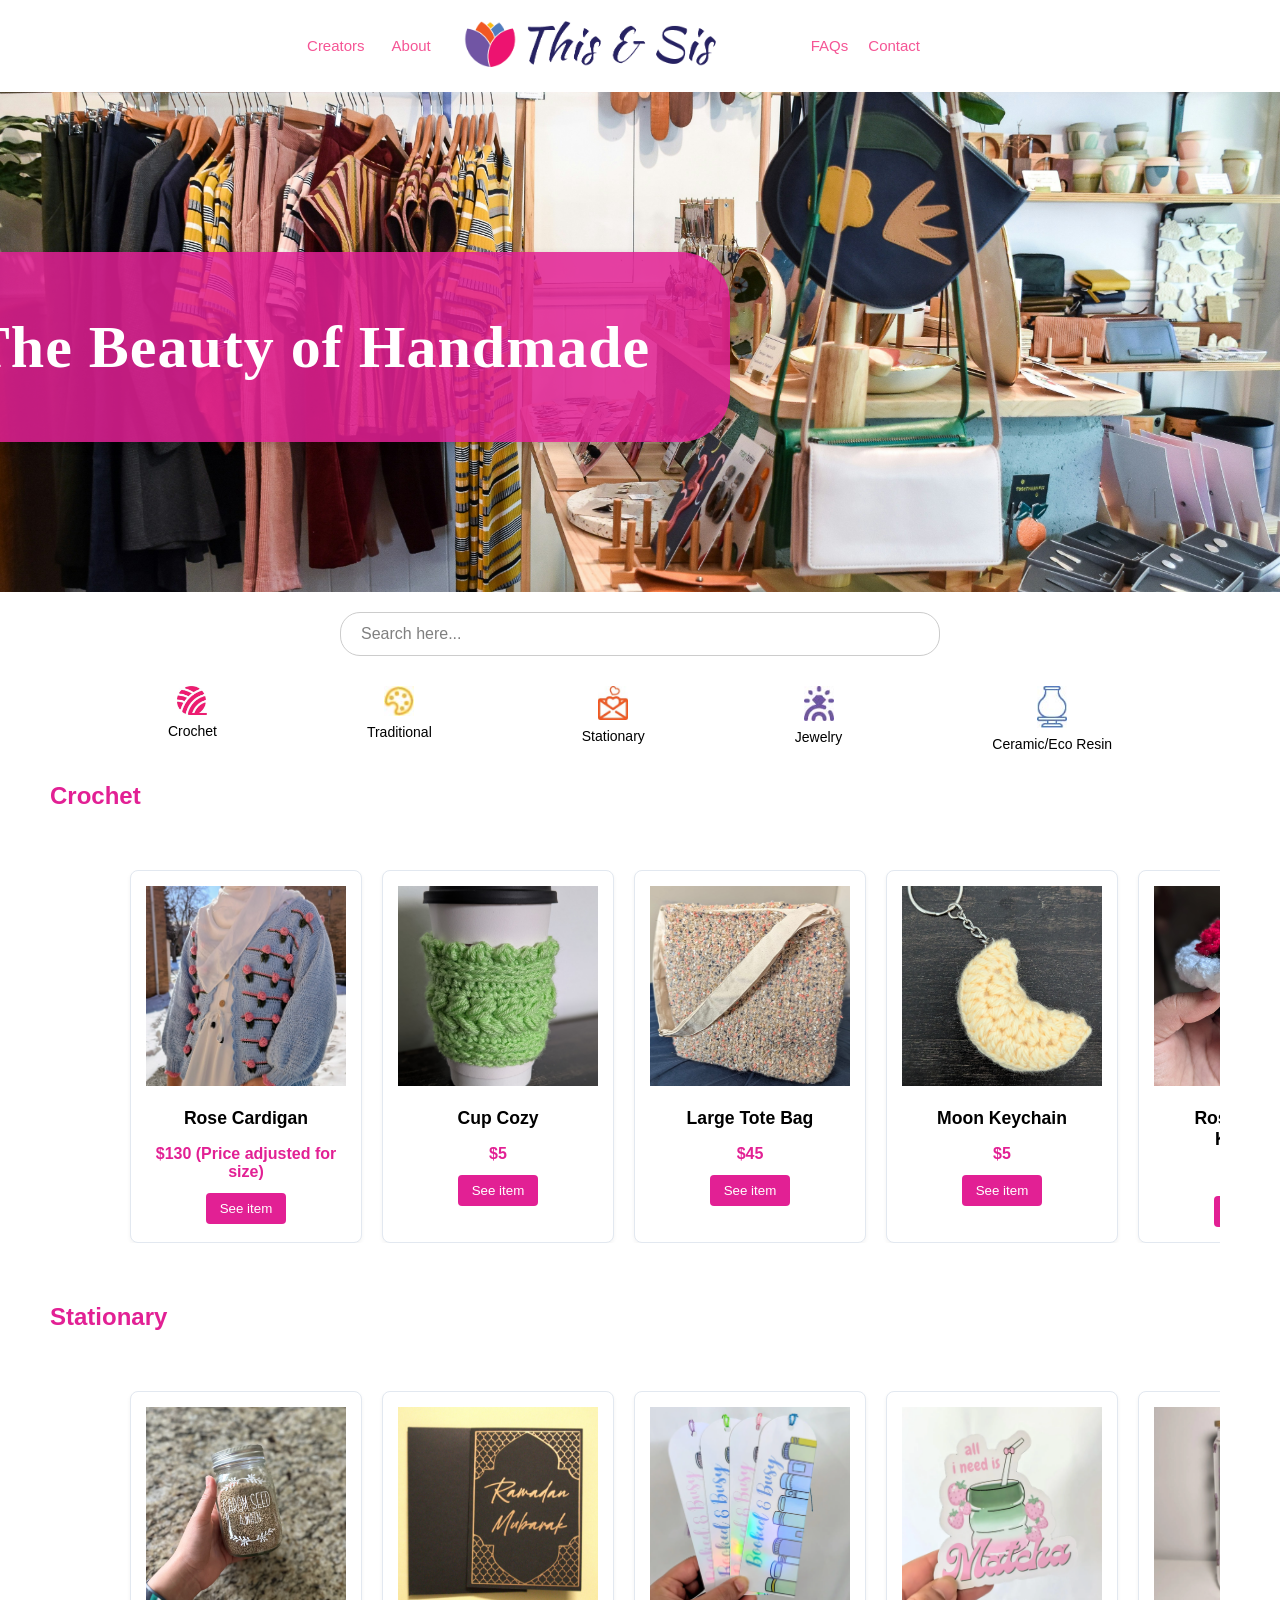
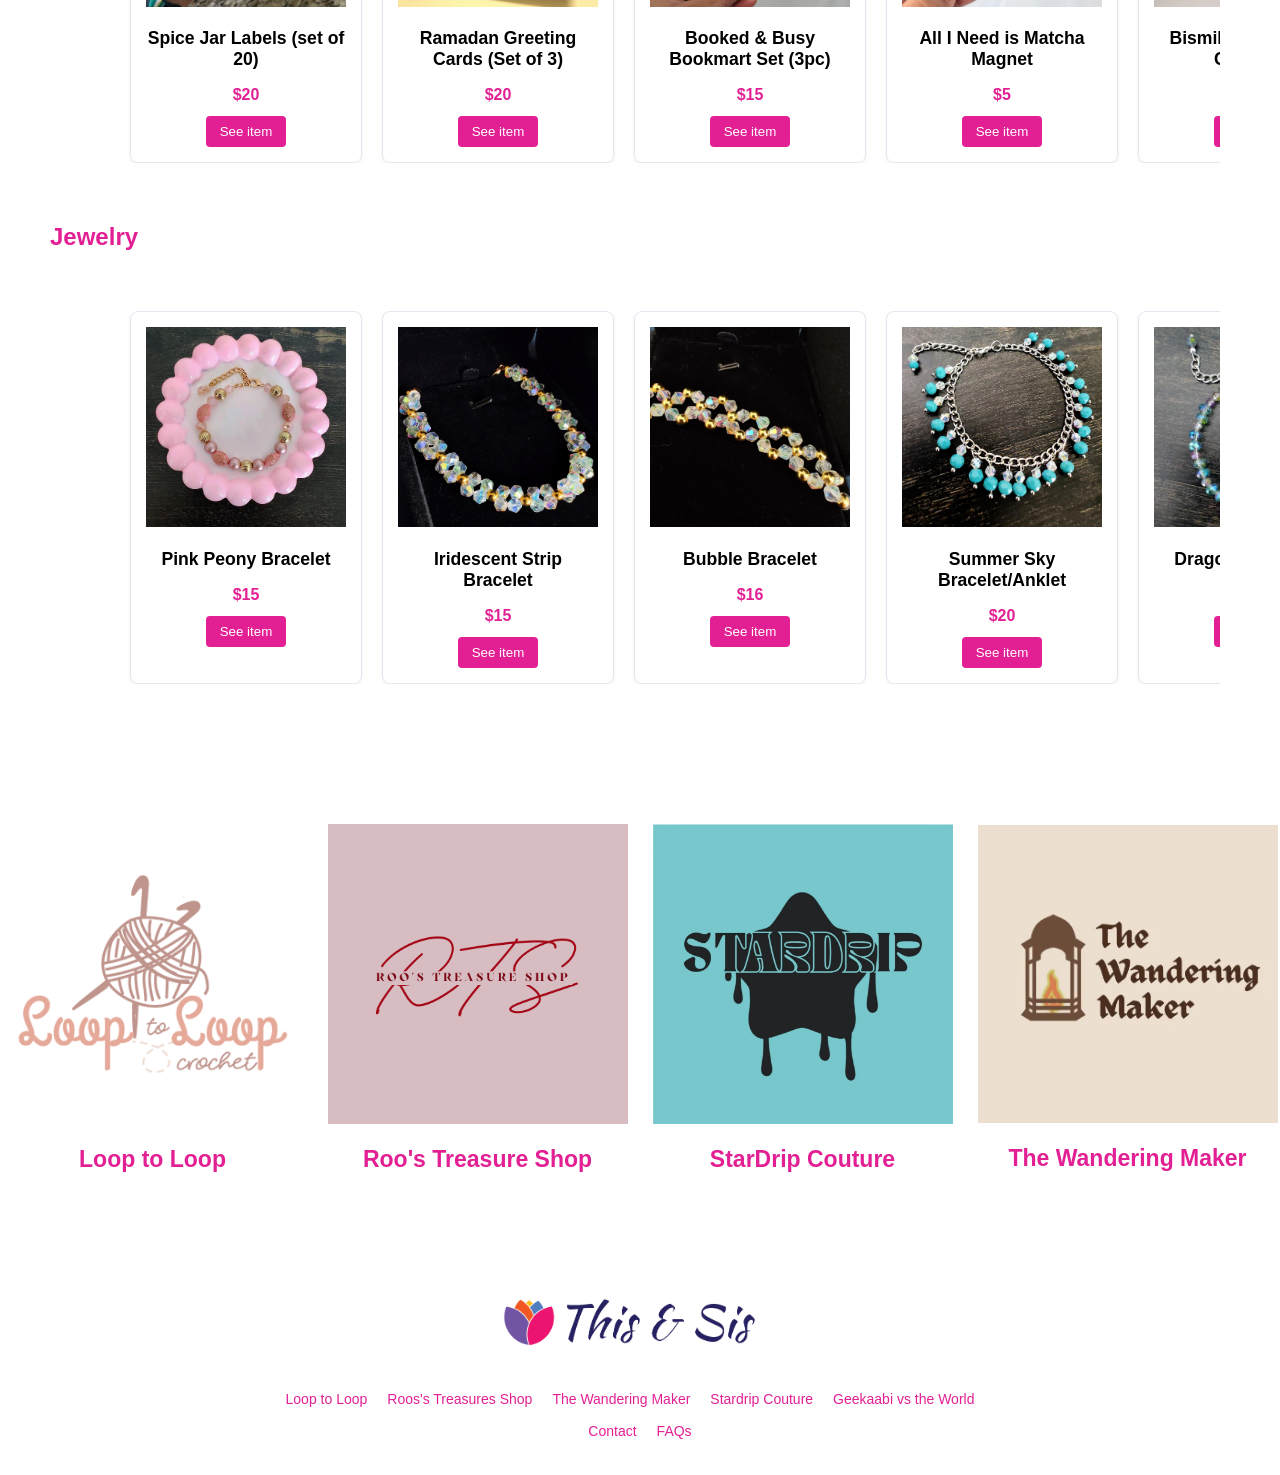
==== index.html @ 19ff44ce "added the css for the dropdown" ====
<!DOCTYPE html>
<html lang="en">
  <head>
    <meta charset="UTF-8" />
    <meta name="viewport" content="width=device-width, initial-scale=1.0" />
    <title>This & Sis</title>
    <link rel="stylesheet" href="styles.css" />
    <!-- Fino Font Family-->
    <link rel="stylesheet" href="https://use.typekit.net/ilc2swi.css" />
    <!-- Alexandria Font Family-->
    <link rel="stylesheet" href="https://use.typekit.net/ilc2swi.css" />
  </head>
  <body>
    <div class="topnav">
      <!-- Left Side of Logo-->
      <div class="topnav-left">
        <div class="dropdown">
          <button class="creators">Creators</button>
          <div class="dropdown-creators">
            <a href="looptoloop.html">Loop to Loop</a>
            <a href="roostreasures.html">Roo's Treasures Shop</a>
            <a href="thewanderingmaker.html">The Wandering Maker</a>
            <a href="stardrip.html">Stardrip Couture</a>
          </div>
        </div>
        
        <a href="about.html" class="about">About</a>
        <!-- Centered Logo-->
        <a href="index.html" class="center">
          <img src="images/Main Logo.png" alt="Main Logo" class="mainlogo" />
        </a>
        <!-- Right Side of Logo-->
        <div class="topnav-right">
          <a href="#questions" class="faq">FAQs</a>
          <a href="contact.html" class="contact">Contact</a>
        </div>
      </div>
    </div>
    <header>
      <img
        src="images/handmade.jpg"
        alt="handmade store front"
        class="hero-image"
      />
      <div class="hero-text">
        <h1 class="hero-main">The Beauty of Handmade</h1>
      </div>
    </header>
    <main>
      <div class="search-container">
        <input type="text" id="searchInput" placeholder="Search here..." />
      </div>

      <div class="icon-nav">
        <div class="item">
          <img src="images/yarnicon.jpg" alt="" width="30px" />
          <p>Crochet</p>
        </div>

        <div class="item">
          <img src="images/painticon.jpg" alt="" width="30px" />
          <p>Traditional</p>
        </div>

        <div class="item">
          <img src="images/stationaryicon.jpg" alt="" width="30px" />
          <p>Stationary</p>
        </div>

        <div class="item">
          <img src="images/ringicon.jpg" alt="Ring Icon" width="30px" />
          <p>Jewelry</p>
        </div>

        <div class="item">
          <img src="images/resinicon.jpg" alt="Eco Resing Icon" width="30px" />
          <p>Ceramic/Eco Resin</p>
        </div>
      </div>
      <!-- Filtered Items-->
      <div class="filter-items">
        <section>
          <h1>Crochet</h1>
          <div id="crochetGrid" class="product-grid"></div>
        </section>

        <section>
          <h1>Stationary</h1>
          <div id="stationaryGrid" class="product-grid"></div>
        </section>

        <section>
          <h1>Jewelry</h1>
          <div id="jewelryGrid" class="product-grid"></div>
        </section>
      </div>
      <!-- Store Names-->
      <section class="store-names">
        <div class="looptoloop">
          <img src="images/looplogo.png" alt="Loop to Loop Logo" width="300" />
          <h3><a href="looptoloop.html">Loop to Loop</a></h3>
        </div>

        <div class="roostreasures">
          <img
            src="images/roologo.png"
            alt="Roo's Treasure Shop Logo"
            width="300"
          />
          <h3><a href="roostreasures.html">Roo's Treasure Shop</a></h3>
        </div>

        <div class="stardrip">
          <img
            src="images/stardrip.jpeg"
            alt="StarDrip Couture Logo"
            width="300"
          />
          <h3><a href="stardrip.html">StarDrip Couture</a></h3>
        </div>

        <div class="the-wandering-maker">
          <img
            src="images/wanderinglogo.jpg"
            alt="The Wandering Maker Logo"
            width="300"
          />
          <h3><a href="thewanderingmaker.html">The Wandering Maker</a></h3>
        </div>
      </section>

      <!-- Modal structure -->
      <div id="productModal" class="modal hidden">
        <div class="modal-content">
          <button class="close-btn" id="closeModal">&times;</button>
          <div class="modal-body">
            <img id="modalImage" src="" alt="" />
            <div class="modal-details">
              <h2 id="modalTitle"></h2>
              <p class="modal-category" id="modalCategory"></p>
              <p class="modal-price" id="modalPrice"></p>
              <p class="modal-description" id="modalDescription"></p>
              <a id="contactCreatorBtn" class="contact-btn" href="#"
                >Contact Creator</a
              >
            </div>
          </div>
        </div>
      </div>
    </main>
    <script src="script.js"></script>
  </body>
  <footer>
    <p>
      <img src="images/Main Logo.png" alt="Logo" class="mainlogofooter" /><br />
      <div class="store-footer-links">
      <a href="looptoloop.html">Loop to Loop</a>
      <a href="roostreasures.html">Roos's Treasures Shop</a>
      <a href="thewanderingmaker.html">The Wandering Maker</a>
      <a href="stardrip.html">Stardrip Couture</a>
      <a href="geekaabi.html">Geekaabi vs the World</a><br />
    </div>
    <div class="general-footer-links">
      <a href="contact.html">Contact</a>
      <a href="faq.html">FAQs</a>
    </div>
    </p>
  </footer>
</html>
---- styles.css ----
*{
  font-family: "alexandria", sans-serif;
  box-sizing: border-box;
}
body{
  margin: 0;
  padding: 0;
}

/*Top Navigation*/
.topnav {
display: grid;
grid-template-columns: 3fr auto 1fr;
align-items: center;
margin: 0;
padding: 0px 0;
background-color: white;
box-shadow: 0 2px 4px rgba(0,0,0,0.05);
width: 100%;
}


 .topnav-left{
  display: flex;
  align-items: center;
  gap: 20px;
  justify-content: flex-end;
  padding-left: 40px;
  padding-right: 20px;
 }

 .topnav-right{
  display: flex;
  align-items: center;
  gap: 20px;
  justify-content: flex-start;
  padding-left: 40px;
  padding-right: 20px;
 }
 .topnav a {
  text-decoration: none;
  color: rgb(245, 85, 149);
  font-size: 15px;
 }

 .center{
  display: flex;
  justify-content: center;
  align-items: center;
 }

.mainlogo{
  width: 300px;
  object-fit: contain;
}

 /* Dropdown Button: Creators */
 .dropbtn-creators {
  
}

/*Dropdown Button*/
.creators{
  font-size: 15px;
  color: rgb(245, 85, 149);
}
.dropdown {
  position: relative;
  display: inline-block;
}

button, button:focus{
  outline: none;
  background: transparent;
  border: 1px solid transparent;
  font-family: 'Alexandria', sans-serif;
}


button:active{
  outline: none;
  background: transparent;
  border: 1px solid grey;
  font-family: 'Alexandria', sans-serif;
}


.dropdown-creators {
  display: none;
  position: absolute;
  background-color: #f1f1f1;
  min-width: 160px;
  box-shadow: 0px 8px 16px 0px rgba(0,0,0,0.2);
  z-index: 1;
  font-size: 20px;
}


.dropdown-creators a {
  color: black;
  padding: 12px 16px;
  text-decoration: none;
  display: block;
}

.dropdown:hover .dropdown-creators {
  display: block;
}


  /*Hero Section*/

header {
  position: relative;
  margin: 0;
  padding: 0;
  line-height: 0;
}
.hero-main {
  font-family: fino, serif;
font-weight: 700;
font-style: normal;
font-size: 60px;
padding-left: 60px;
}
.hero-image {
    width: 100%;
    max-height: 500px;
    object-fit: cover;
    display: block;
    margin: 0;
    padding: 0;
} 

.hero-container {
  width: 100%;
}
  .hero-text {
position: absolute;
bottom: 150px;
left: 50%;
transform: translateX(-90%);
width: 100%;
max-width: 900px;
text-align: center;
color: white;
background-color: rgba(226, 32, 148, 0.85);
padding: 20px;
border-radius: 50px;
font-size: 1.5rem;
letter-spacing: 1px;
font-weight: bold;
line-height: normal;
box-shadow: 0 4px 10px rgba(0, 0, 0, 0.2);
  }

/*Search Container*/
.search-container {
  display: flex;
  justify-content: center; 
  align-items: center;     
  width: 100%;             
  margin: 20px 0;
  padding: 0 20px;
}

.search-container input {
  width: 100%;
  max-width: 600px;
  padding: 12px 20px;
  border: 1px solid #ccc;
  border-radius: 20px;
  font-size: 16px;
  outline: none;
}

input::placeholder {
    color: #26262696;
    font-family: 'Alexandria', sans-serif;
  }
   /*Icons and Labels*/

   .icon-nav {
    display: flex;
    justify-content: center;
    gap:  150px;
    margin: 20px 0;
    overflow-x: auto;
    padding: 10px;                 
  }
  
   
  .item {
    display: flex;
    flex-direction: column; 
    align-items: center;    
    text-align: center;
    cursor: pointer;
  
  }
  
  
  .item p {
    margin: 8px 0 0 0;    
    font-size: 14px;
    color: black;
  }

  .filter-items h1{
    margin-left: 50px;
    color: #e22094;
    margin-bottom: 0;
    padding-bottom: 0%;
  }
/*Product Containers*/
.product-grid {
display: flex;
flex-wrap: nowrap;
overflow-x: auto;
gap: 20px;
margin: 60px;
padding-left: 70px;
scroll-behavior: smooth;
}



.product-card {
  background: #fff;
  border: 1px solid #e2e8f0;
  border-radius: 8px;
  padding: 15px;
  text-align: center;
  box-shadow: 0 2px 4px rgba(0,0,0,0.05);
}


.product-card h3 {
  font-size: 1.1rem;
  margin-bottom: 8px;
}

.product-card .price {
  color: #e22094;
  font-weight: bold;
  margin-bottom: 12px;
}

.product-card button {
  background-color: #e22094;
  color: white;
  border: none;
  padding: 8px 14px;
  border-radius: 4px;
  cursor: pointer;
}

.product-card button:hover {
  background-color: #e22094;
}
 

.store-names{
  display: flex;
  justify-content: space-around;
  align-items: center;
  gap: 20px;
  flex-wrap: wrap;
  margin: 50px 0;
  padding-top: 80px;
}

.store-names img {
  max-width: 100%;
  height: auto;
}

.store-names h3{
  text-align: center;
  color: pink;
}

.store-names h3 a {
    text-decoration: none;
    color: #e22094;
    font-size: 23px;
  }
  .store-names h3 a:hover {
    text-decoration: underline;
  }

  
  /*Modal*/
.modal {
  position: fixed;
  top: 0;
  left: 0;
  width: 100%;
  height: 100%;
  background-color: rgba(0, 0, 0, 0.6);
  display: flex;
  justify-content: center;
  align-items: center;
  z-index: 1000;
}

.modal.hidden {
  display: none;
}

.modal-content {
  background: white;
  padding: 2rem;
  border-radius: 8px;
  max-width: 500px;
  width: 90%;
  position: relative;
  box-shadow: 0 4px 20px rgba(0, 0, 0, 0.15);
}

.close-btn {
  position: absolute;
  top: 10px;
  right: 15px;
  background-color: none;
  border: none;
  font-size: 1.5rem;
  cursor: pointer;
}

.modal-body {
  display: flex;
  flex-direction: column;
  gap: 1 rem;
}

.modal-body img {
  width: 100%;
  max-height: 250px;
  object-fit: cover;
  border: 5px;
}

.modal-category{
  font-size: 0.9rem;
  color: gray;
}

.modal-price {
  font-weight: bold;
  font-size: 1.3rem;
  color: #ec2ead;
  margin: .5rem 0;
}

/*Footer*/
  
  footer {
   width:100%;
   background:white;
   text-align: center;
   padding: 20px;
   margin-top: 40px;
  }
  .mainlogofooter{
  justify-content: center;
  align-items: center;
  width: 300px;
  object-fit: contain;
}

.store-footer-links, .general-footer-links{
  display: flex;
  justify-content: center;
  align-items: center;
  flex-wrap: wrap;
  gap: 20px;
  margin: 15px 0;
}

footer a {
  text-decoration: none;
  color: #e22094;
  font-size: 14px;
}

footer a:hover {
  text-decoration: underline;
}
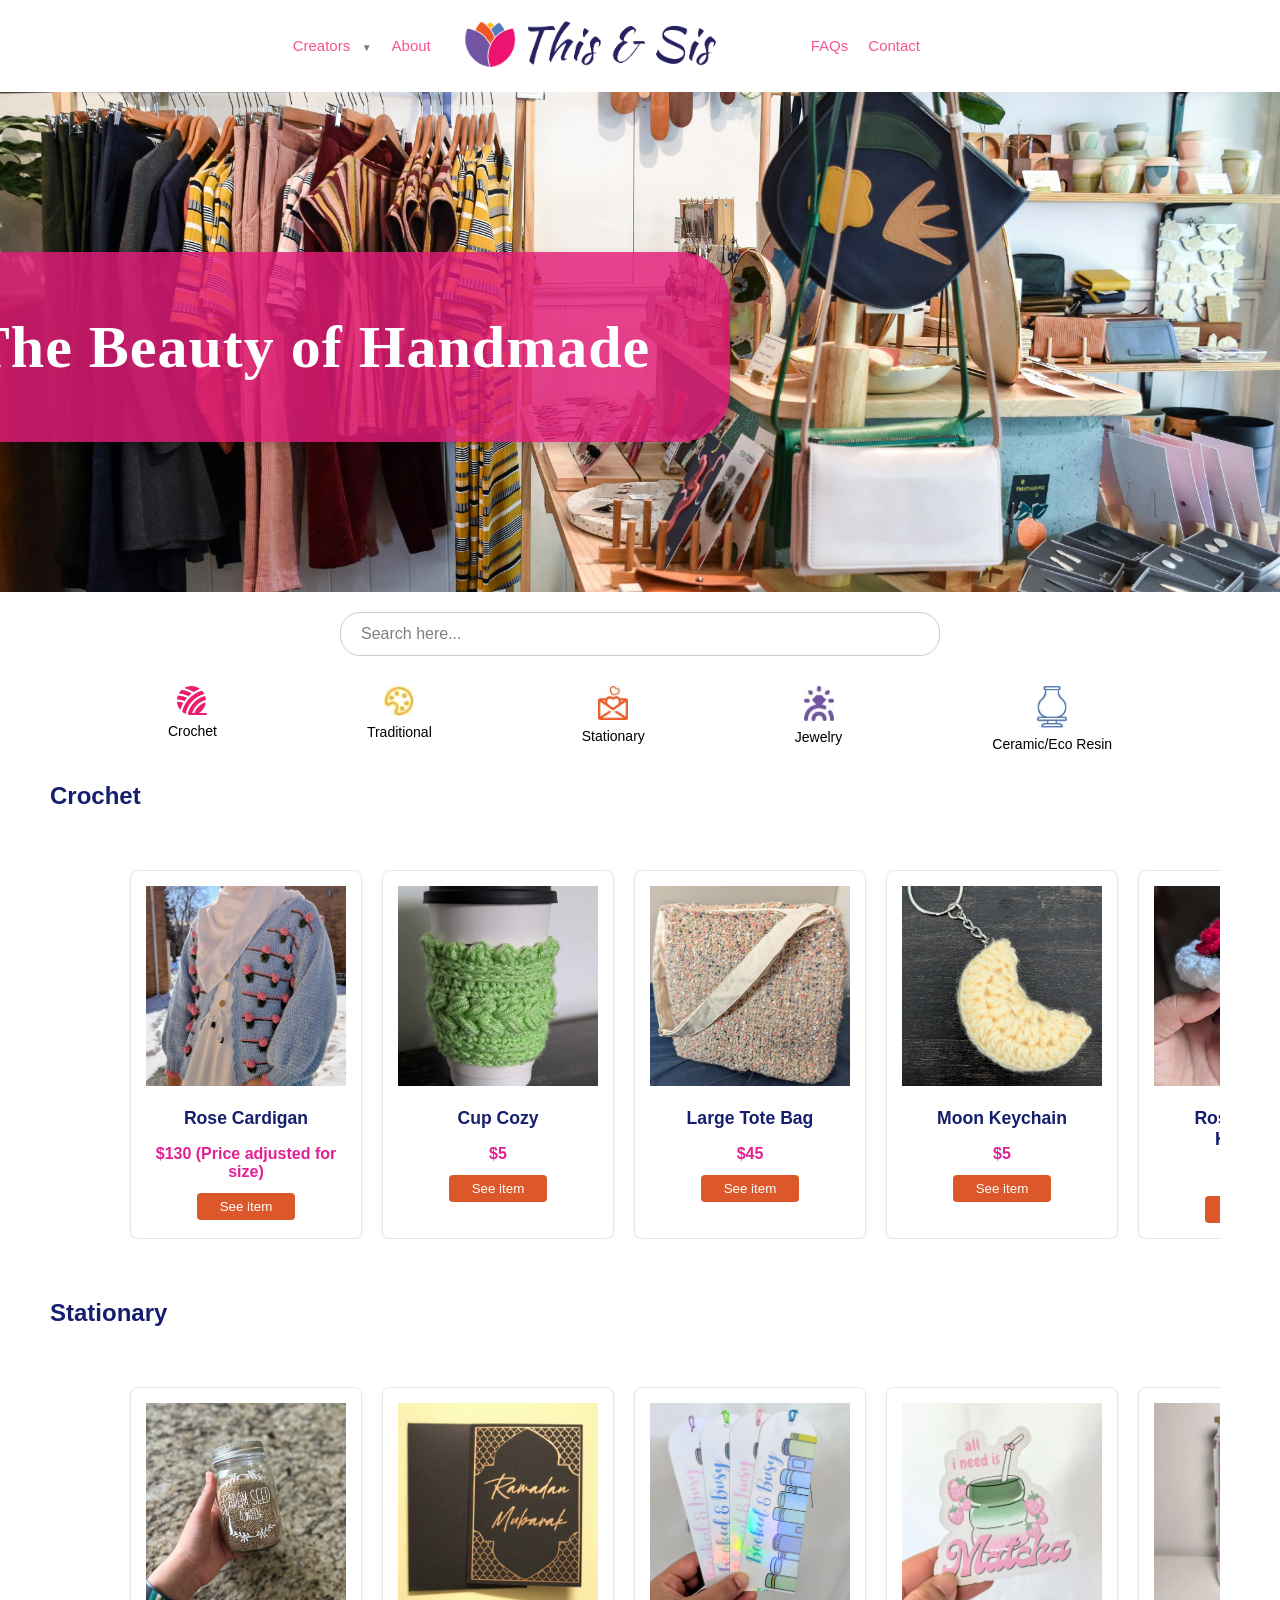
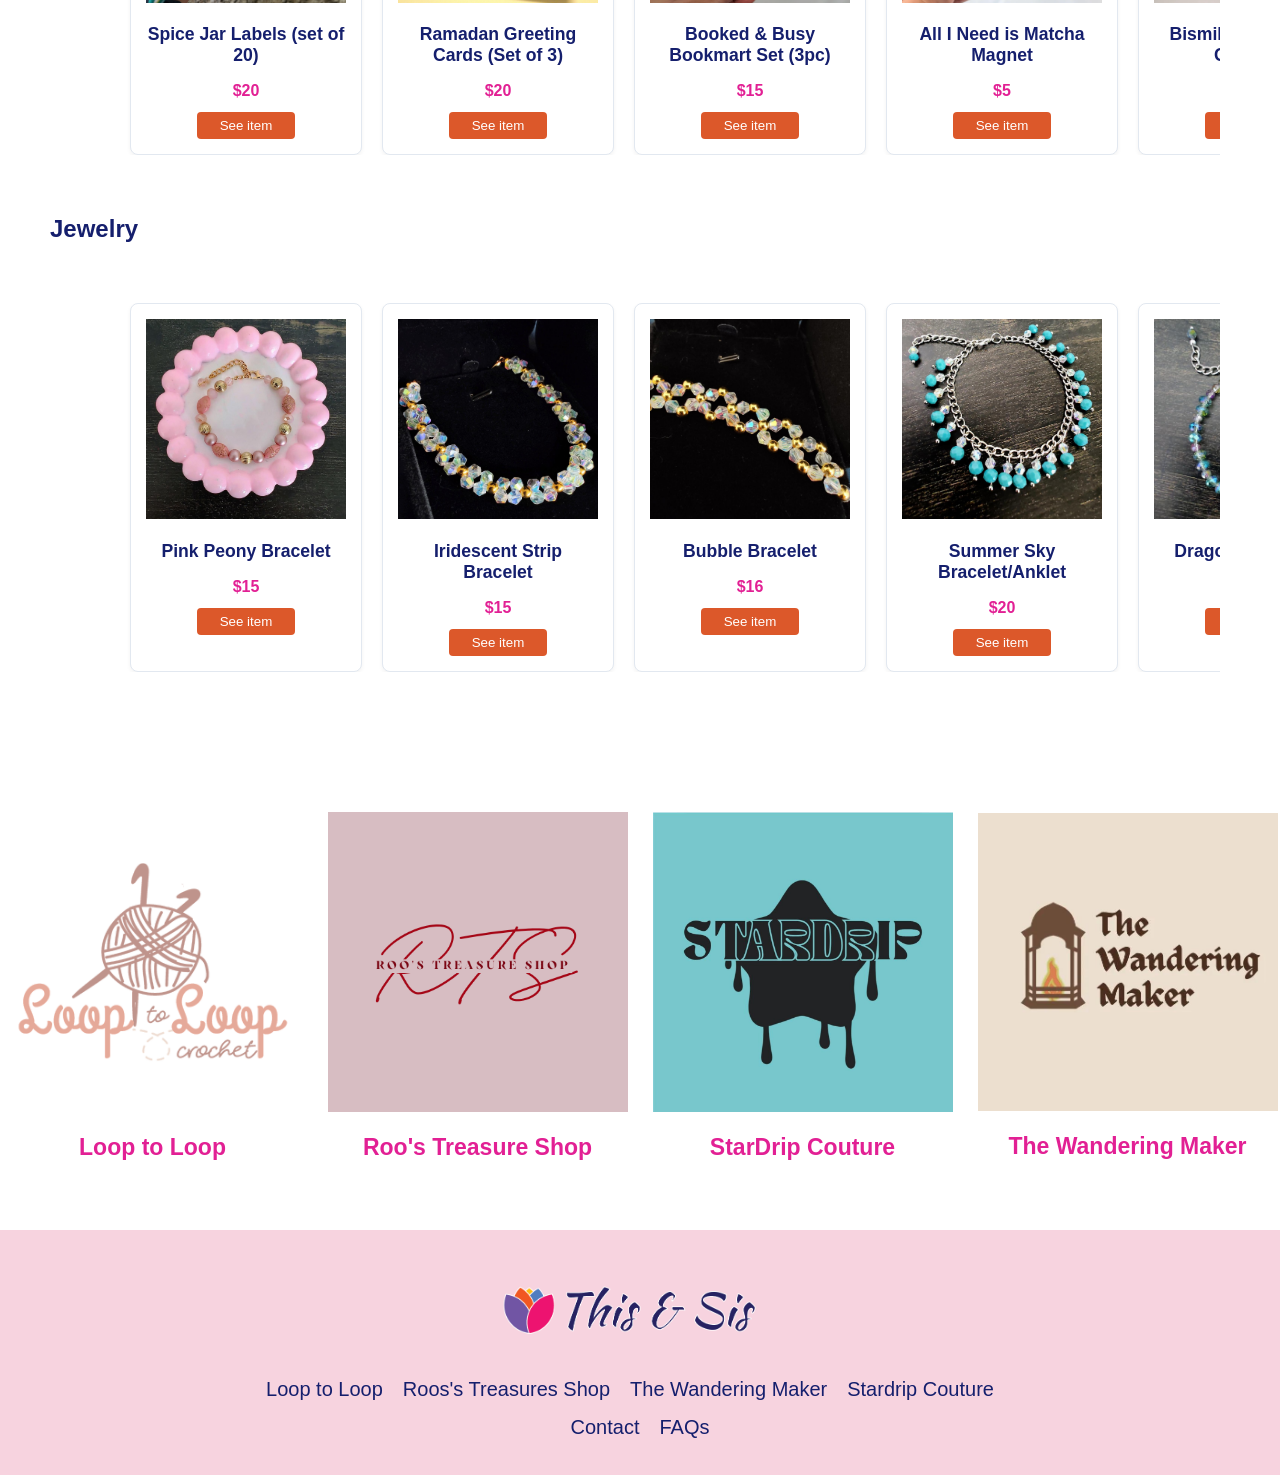
==== commit 34307d10: "removed geekaabis vs world" ====
--- a/index.html
+++ b/index.html
@@ -157,8 +157,7 @@
       <a href="looptoloop.html">Loop to Loop</a>
       <a href="roostreasures.html">Roos's Treasures Shop</a>
       <a href="thewanderingmaker.html">The Wandering Maker</a>
-      <a href="stardrip.html">Stardrip Couture</a>
-      <a href="geekaabi.html">Geekaabi vs the World</a><br />
+      <a href="stardrip.html">Stardrip Couture</a><br />
     </div>
     <div class="general-footer-links">
       <a href="contact.html">Contact</a>
--- a/styles.css
+++ b/styles.css
@@ -19,8 +19,7 @@
 width: 100%;
 }
 
-
- .topnav-left{
+.topnav-left{
   display: flex;
   align-items: center;
   gap: 20px;
@@ -54,10 +53,6 @@
   object-fit: contain;
 }
 
- /* Dropdown Button: Creators */
- .dropbtn-creators {
-  
-}
 
 /*Dropdown Button*/
 .creators{
@@ -68,6 +63,13 @@
   position: relative;
   display: inline-block;
 }
+
+.dropdown:after {
+    content: "\25bc";
+    color: rgb(124, 124, 124);
+    font-size: 10px;
+    padding-left: 0px;
+ }
 
 button, button:focus{
   outline: none;
@@ -107,8 +109,7 @@
   display: block;
 }
 
-
-  /*Hero Section*/
+ /*Hero Section*/
 
 header {
   position: relative;
@@ -144,7 +145,7 @@
 max-width: 900px;
 text-align: center;
 color: white;
-background-color: rgba(226, 32, 148, 0.85);
+background-color: rgba(227, 28, 121, 0.817);
 padding: 20px;
 border-radius: 50px;
 font-size: 1.5rem;
@@ -208,7 +209,7 @@
 
   .filter-items h1{
     margin-left: 50px;
-    color: #e22094;
+    color: #151f6d;
     margin-bottom: 0;
     padding-bottom: 0%;
   }
@@ -238,6 +239,7 @@
 .product-card h3 {
   font-size: 1.1rem;
   margin-bottom: 8px;
+  color: #151f6d;
 }
 
 .product-card .price {
@@ -247,10 +249,10 @@
 }
 
 .product-card button {
-  background-color: #e22094;
+  background-color: #dc582a;
   color: white;
   border: none;
-  padding: 8px 14px;
+  padding: 6px 23px;
   border-radius: 4px;
   cursor: pointer;
 }
@@ -353,11 +355,44 @@
   margin: .5rem 0;
 }
 
+/*Store Pages*/
+
+.logo-page {
+display: flex;
+flex-direction: column;
+align-items: center;
+justify-content: center;
+text-align: center;
+margin: 40px, 20px;
+}
+
+.logo-page-search {
+  width: 100%;
+  max-width: 450px;
+  padding: 12px 20px;
+  border: 1px solid #ccc;
+  border-radius: 20px;
+  font-size: 16px;
+  outline: none;
+}
+
+.store-grid {
+  display: grid;
+  grid-template-columns: repeat(auto-fill, minmax(220px, 1fr)); 
+  gap: 30px;           
+  margin: 40px auto;    
+  padding: 0 40px;      
+  max-width: 1200px;    
+  overflow-x: visible; 
+  flex-wrap: unset;
+}
+
+
 /*Footer*/
   
   footer {
    width:100%;
-   background:white;
+   background: rgb(247, 211, 223);
    text-align: center;
    padding: 20px;
    margin-top: 40px;
@@ -380,8 +415,8 @@
 
 footer a {
   text-decoration: none;
-  color: #e22094;
-  font-size: 14px;
+  color: #151f6d;
+  font-size: 20px;
 }
 
 footer a:hover {
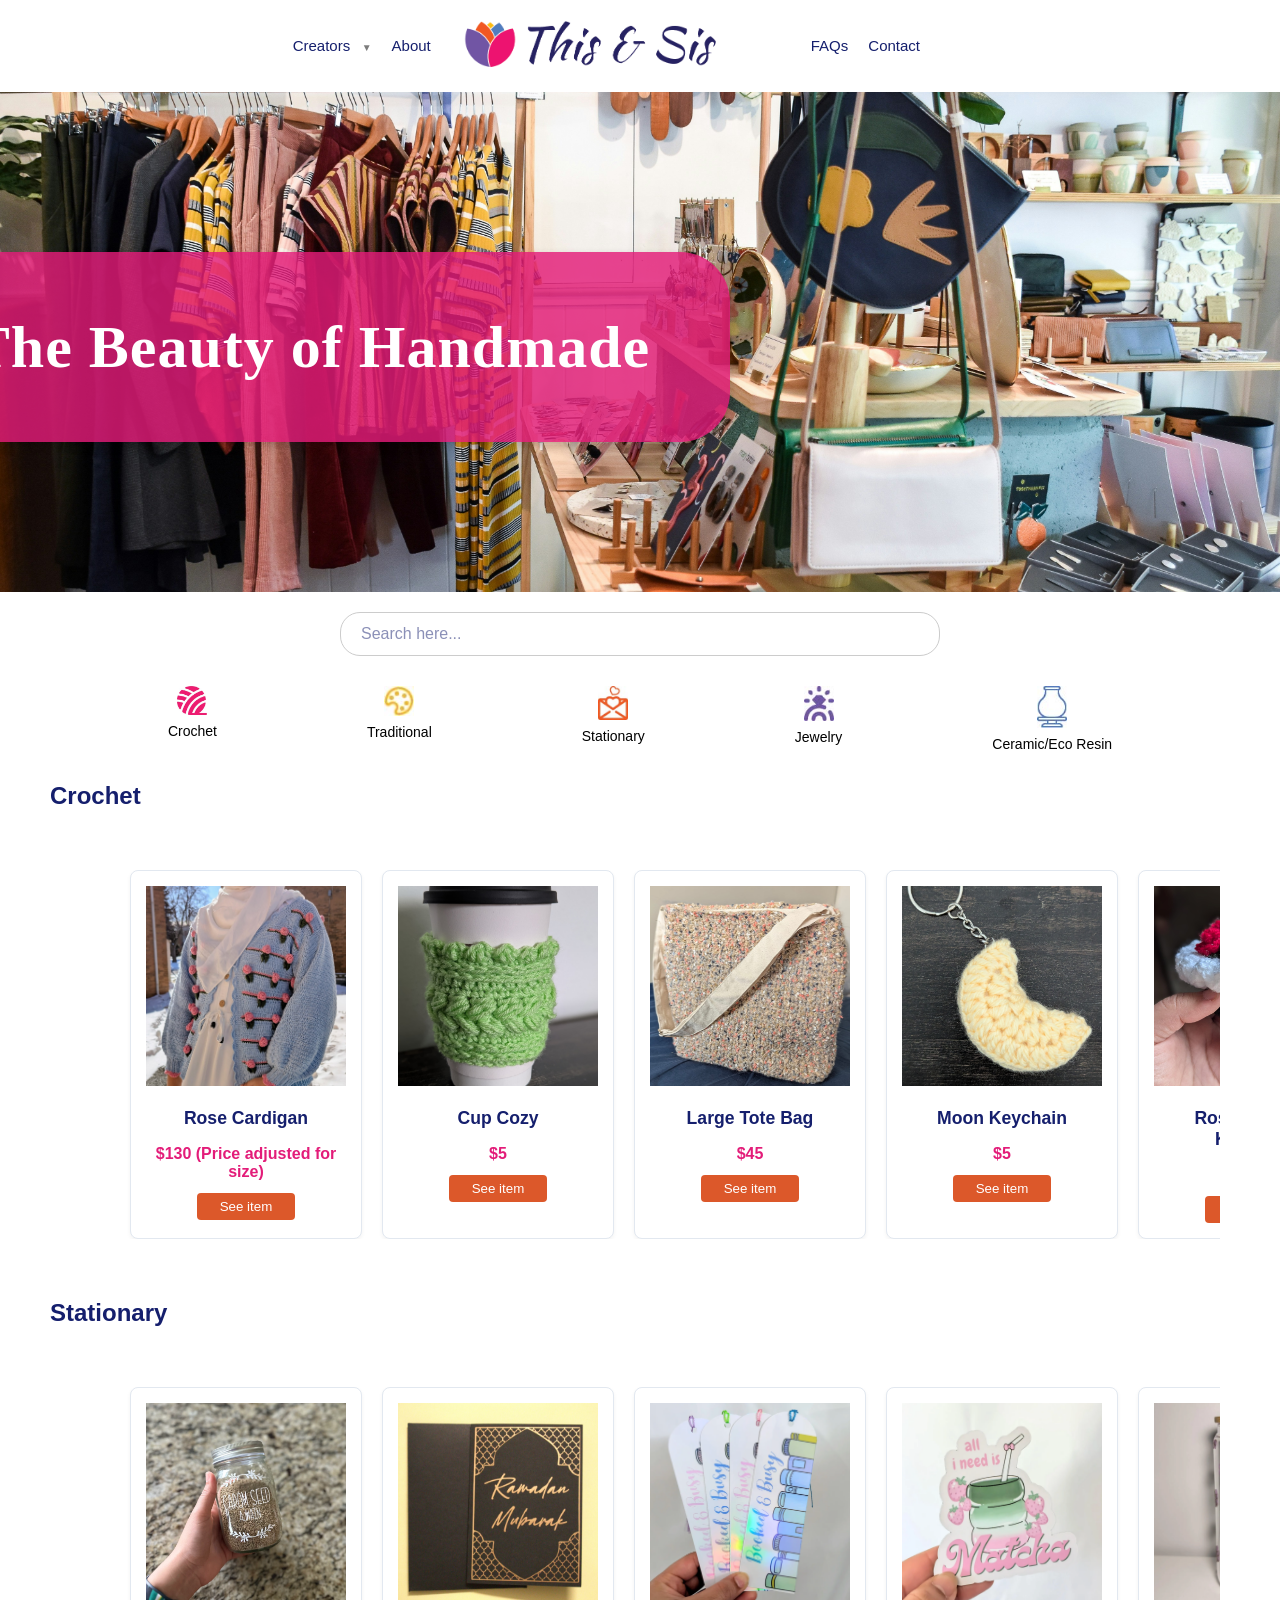
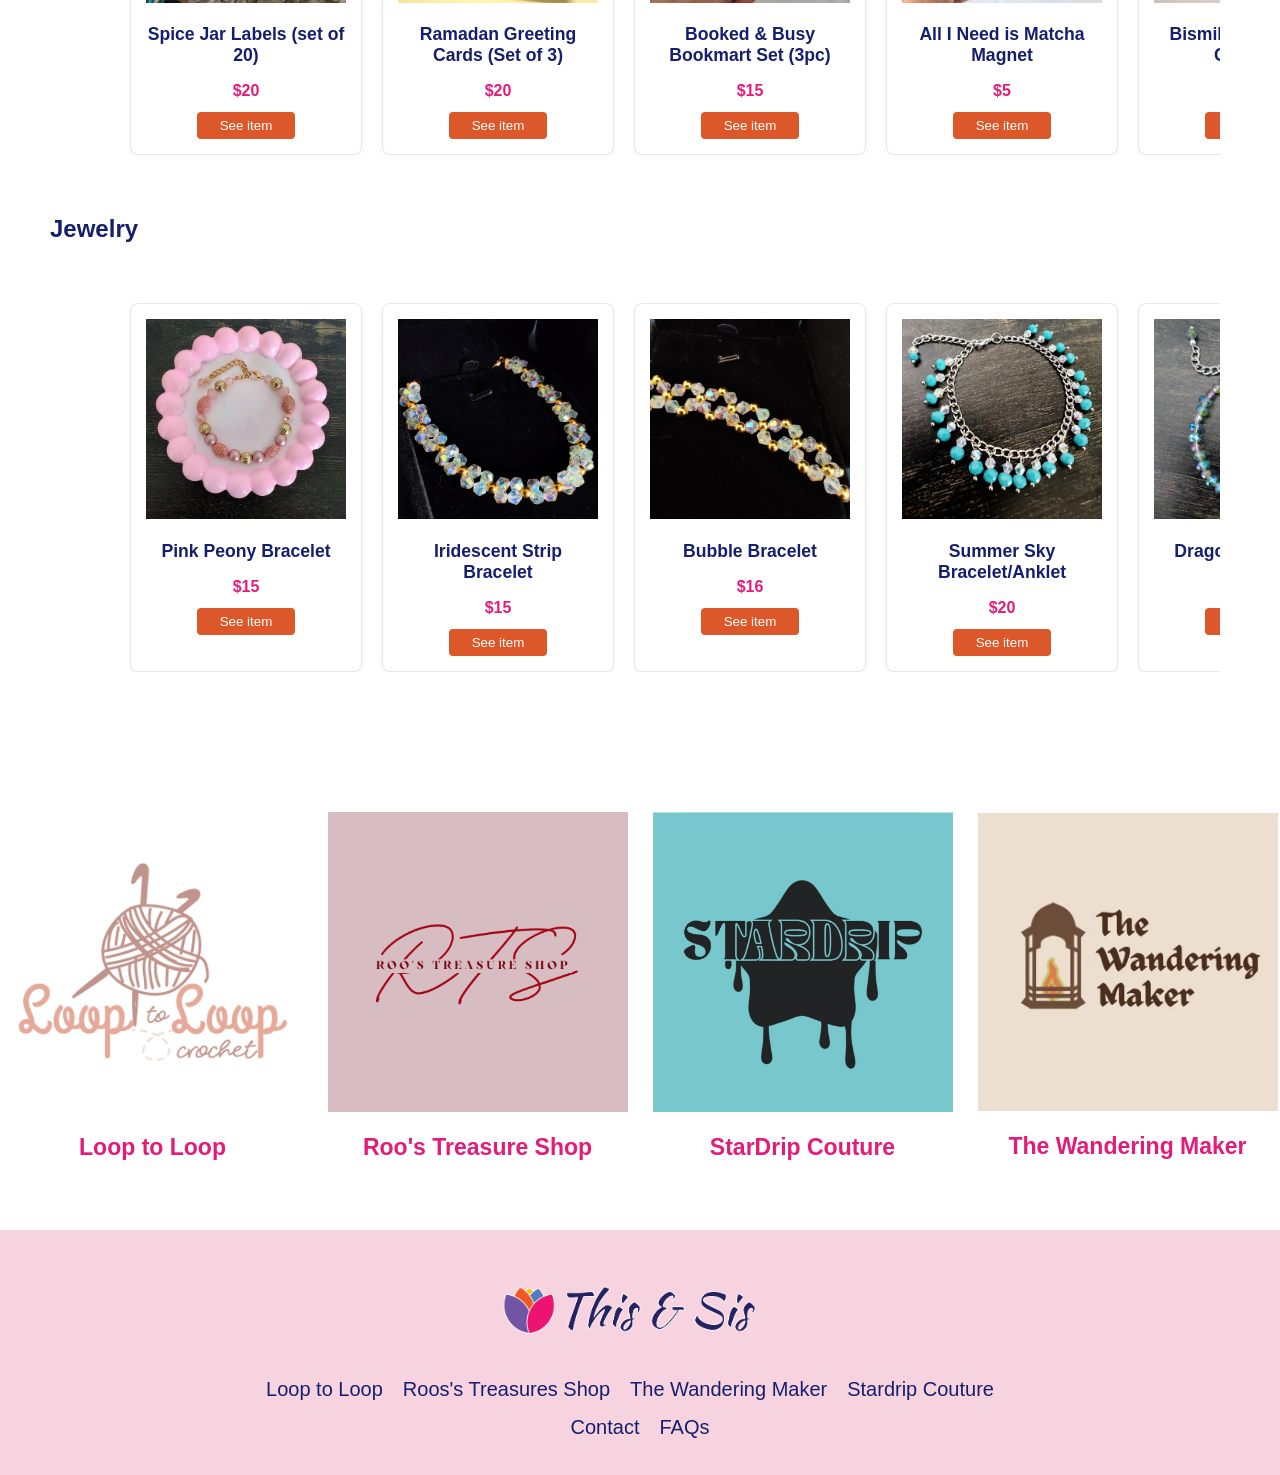
==== commit a7466ce2: "added styles for hover buttons and added the button styles for the modals" ====
--- a/index.html
+++ b/index.html
@@ -140,7 +140,7 @@
               <p class="modal-category" id="modalCategory"></p>
               <p class="modal-price" id="modalPrice"></p>
               <p class="modal-description" id="modalDescription"></p>
-              <a id="contactCreatorBtn" class="contact-btn" href="#"
+              <a id="contactCreatorBtn" class="contact-btn" href="contact.html"
                 >Contact Creator</a
               >
             </div>
--- a/styles.css
+++ b/styles.css
@@ -38,7 +38,7 @@
  }
  .topnav a {
   text-decoration: none;
-  color: rgb(245, 85, 149);
+  color: #151f6d;
   font-size: 15px;
  }
 
@@ -57,7 +57,7 @@
 /*Dropdown Button*/
 .creators{
   font-size: 15px;
-  color: rgb(245, 85, 149);
+  color: #151f6d;
 }
 .dropdown {
   position: relative;
@@ -99,7 +99,15 @@
 
 
 .dropdown-creators a {
-  color: black;
+  color: #151f6d;
+  padding: 12px 16px;
+  text-decoration: none;
+  display: block;
+}
+
+.dropdown-creators a:hover {
+ background-color:rgb(227, 28, 121);
+ color: white;
   padding: 12px 16px;
   text-decoration: none;
   display: block;
@@ -176,7 +184,7 @@
 }
 
 input::placeholder {
-    color: #26262696;
+    color: #151f6d7e;
     font-family: 'Alexandria', sans-serif;
   }
    /*Icons and Labels*/
@@ -243,7 +251,7 @@
 }
 
 .product-card .price {
-  color: #e22094;
+  color:  rgb(227, 28, 121);
   font-weight: bold;
   margin-bottom: 12px;
 }
@@ -258,7 +266,7 @@
 }
 
 .product-card button:hover {
-  background-color: #e22094;
+  background-color: rgb(227, 28, 121);
 }
  
 
@@ -284,7 +292,7 @@
 
 .store-names h3 a {
     text-decoration: none;
-    color: #e22094;
+    color:rgb(227, 28, 121);
     font-size: 23px;
   }
   .store-names h3 a:hover {
@@ -332,13 +340,17 @@
 
 .modal-body {
   display: flex;
-  flex-direction: column;
-  gap: 1 rem;
+flex-direction: column;
+align-items: center;
+justify-content: center;
+text-align: center;
+;
+color: #151f6d;
 }
 
 .modal-body img {
   width: 100%;
-  max-height: 250px;
+  max-height: 400px;
   object-fit: cover;
   border: 5px;
 }
@@ -351,7 +363,7 @@
 .modal-price {
   font-weight: bold;
   font-size: 1.3rem;
-  color: #ec2ead;
+  color: rgb(227, 28, 121);
   margin: .5rem 0;
 }
 
@@ -386,6 +398,58 @@
   overflow-x: visible; 
   flex-wrap: unset;
 }
+/*Contact Form*/
+.contact-form-container {
+  max-width: 600px;
+  margin: 50px auto;
+  background: #ffffff;
+  padding: 40px;
+  border-radius: 12px;
+  box-shadow: 0 4px 20px rgba(0, 0, 0, 0.08);
+  border: 1px solid #f0f0f0;
+}
+
+.contact-form-container h2 {
+  font-family: 'Alexandria', sans-serif;
+  color: rgb(227, 28, 121);
+  text-align: center;
+  margin-bottom: 30px;
+  font-size: 28px;
+}
+
+.contact-form-container .form-group {
+  margin-bottom: 20px;
+  display: flex;
+  flex-direction: column;
+}
+
+.contact-form-container .error-message {
+  font-size: 12px;
+  color: #ff4d4d;
+  margin-top: 5px;
+  font-family: 'Alexandria', sans-serif;
+}
+
+/* Submit Button */
+.contact-form-container .submit-button {
+  width: 100%;
+  background-color: #dc582a;
+  color: white;
+  border: none;
+  padding: 14px;
+  border-radius: 25px;
+  font-size: 16px;
+  font-weight: bold;
+  font-family: 'Alexandria', sans-serif;
+  cursor: pointer;
+  margin-top: 10px;
+  transition: background-color 0.3s, box-shadow 0.3s;
+}
+
+.contact-form-container .submit-button:hover {
+  background-color: #e6987b;
+  box-shadow: 0 4px 12px lightgray;
+}
 
 
 /*Footer*/
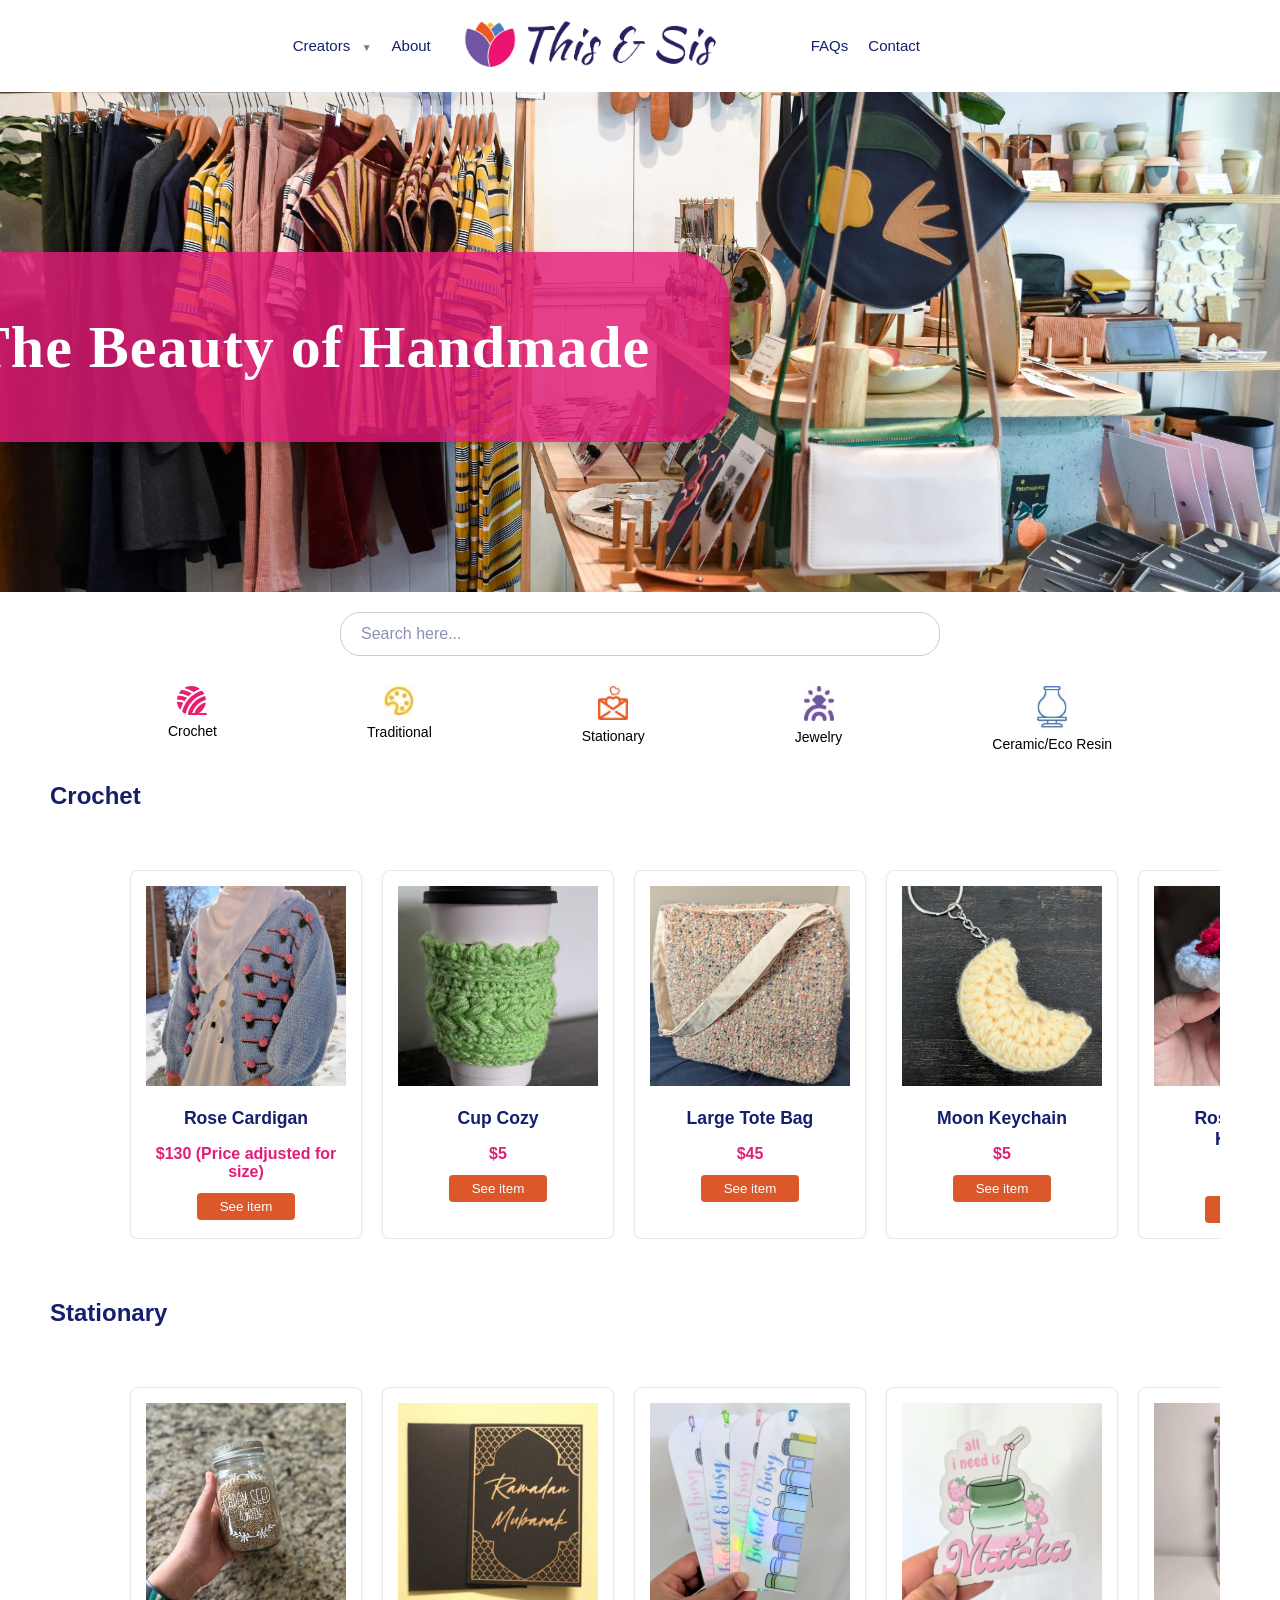
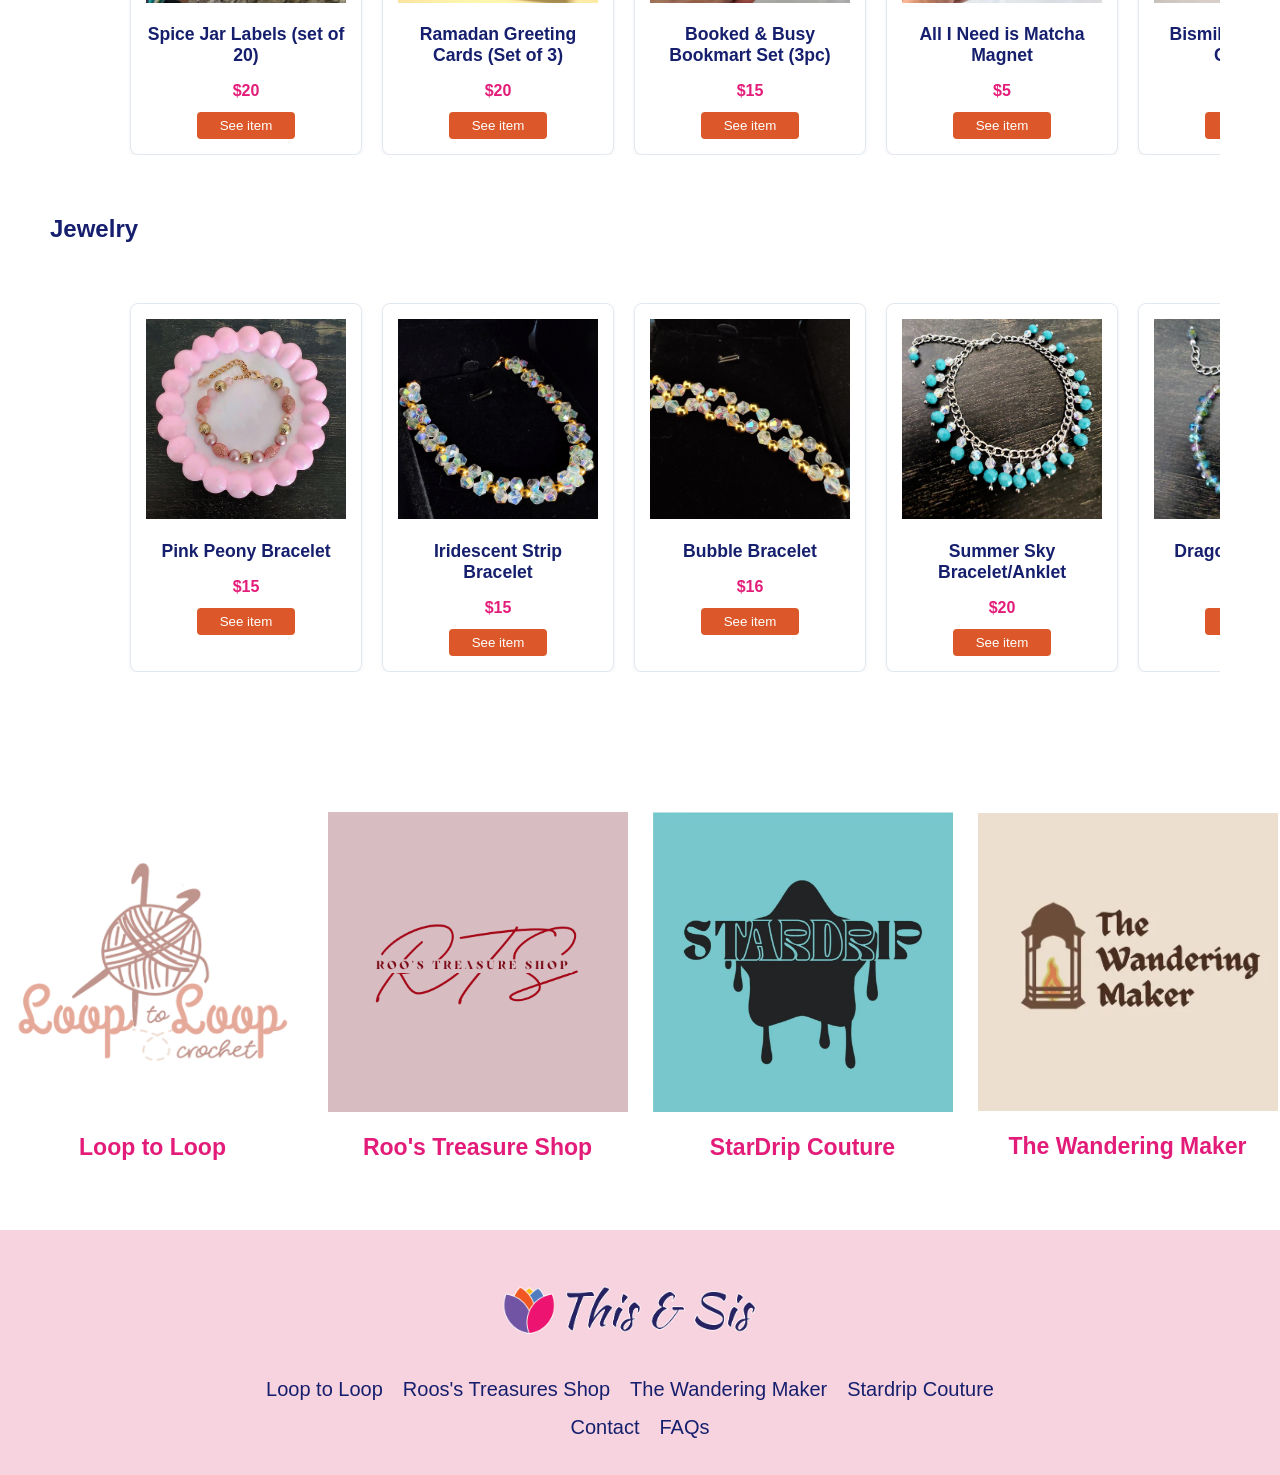
==== commit 2ed3d55c: "added a space at JS 302" ====
--- a/index.html
+++ b/index.html
@@ -6,9 +6,9 @@
     <title>This & Sis</title>
     <link rel="stylesheet" href="styles.css" />
     <!-- Fino Font Family-->
-    <link rel="stylesheet" href="https://use.typekit.net/ilc2swi.css" />
+    <link rel="stylesheet" href="https://use.typekit.net/ilc2swi.css:wght@400;700&display=swap" />
     <!-- Alexandria Font Family-->
-    <link rel="stylesheet" href="https://use.typekit.net/ilc2swi.css" />
+    <link rel="stylesheet" href="https://use.typekit.net/ilc2swi.css:wght@400;700&display=swap" />
   </head>
   <body>
     <div class="topnav">
@@ -31,7 +31,7 @@
         </a>
         <!-- Right Side of Logo-->
         <div class="topnav-right">
-          <a href="#questions" class="faq">FAQs</a>
+          <a href="faq.html" class="faq">FAQs</a>
           <a href="contact.html" class="contact">Contact</a>
         </div>
       </div>
--- a/styles.css
+++ b/styles.css
@@ -24,7 +24,7 @@
   align-items: center;
   gap: 20px;
   justify-content: flex-end;
-  padding-left: 40px;
+  padding-left: 10px;
   padding-right: 20px;
  }
 
@@ -36,10 +36,16 @@
   padding-left: 40px;
   padding-right: 20px;
  }
+
  .topnav a {
   text-decoration: none;
   color: #151f6d;
   font-size: 15px;
+ }
+
+ .topnav a:hover {
+  text-decoration: underline;
+  
  }
 
  .center{
@@ -51,6 +57,7 @@
 .mainlogo{
   width: 300px;
   object-fit: contain;
+  margin-right: 0%;
 }
 
 
@@ -367,6 +374,27 @@
   margin: .5rem 0;
 }
 
+.contact-btn {
+  background-color: #dc582a;
+  color: white;
+  border: none;
+  padding: 6px 23px;
+  border-radius: 4px;
+  cursor: pointer;
+  text-decoration: none;
+}
+
+.contact-btn:hover {
+  background-color: #e6987b;
+  color: #151f6d;
+  border: none;
+  padding: 6px 23px;
+  border-radius: 4px;
+  cursor: pointer;
+  text-decoration: none; 
+  box-shadow: 0 4px 12px lightgray;
+}
+
 /*Store Pages*/
 
 .logo-page {
@@ -398,6 +426,73 @@
   overflow-x: visible; 
   flex-wrap: unset;
 }
+/*FAQs*/
+.faq-questions {
+  max-width: 900px;
+  margin: 40px auto;
+  padding: 0 24px;
+  line-height: 1.5;
+}
+
+.faq-header {
+  color: rgb(227, 28, 121);
+  margin-top: 80px;
+  margin-bottom: 30px;
+  font-size: 36px;
+  text-align: center;
+  background-color: rgb(247, 211, 223);
+}
+
+.header-text {
+  text-align: center;
+  font-weight: 700;
+  color: #151f6d;
+  margin-bottom: 30px;
+}
+
+main h3 {
+  color: rgb(227, 28, 121);
+}
+
+.questions p {
+  color: #151f6d;
+  margin-bottom: 30px;
+  ;
+}
+
+/*About*/
+.about-content {
+  max-width: 900px;
+  margin: 40px auto;
+  padding: 0 24px;
+  line-height: 1.5;
+}
+
+.about-title{
+  color: rgb(227, 28, 121);
+  margin-top: 80px;
+  margin-bottom: 30px;
+  font-size: 36px;
+  text-align: center;
+  background-color: rgb(247, 211, 223);
+  
+}
+
+.about-content p {
+  color: #151f6d;
+  font-weight: 600;
+}
+
+.sister-pic{
+  float: left;
+  margin-right: 30px;
+  width: 300px;
+  max-width: 100%;
+  height: auto;
+  border-radius: 10px;
+}
+
+
 /*Contact Form*/
 .contact-form-container {
   max-width: 600px;
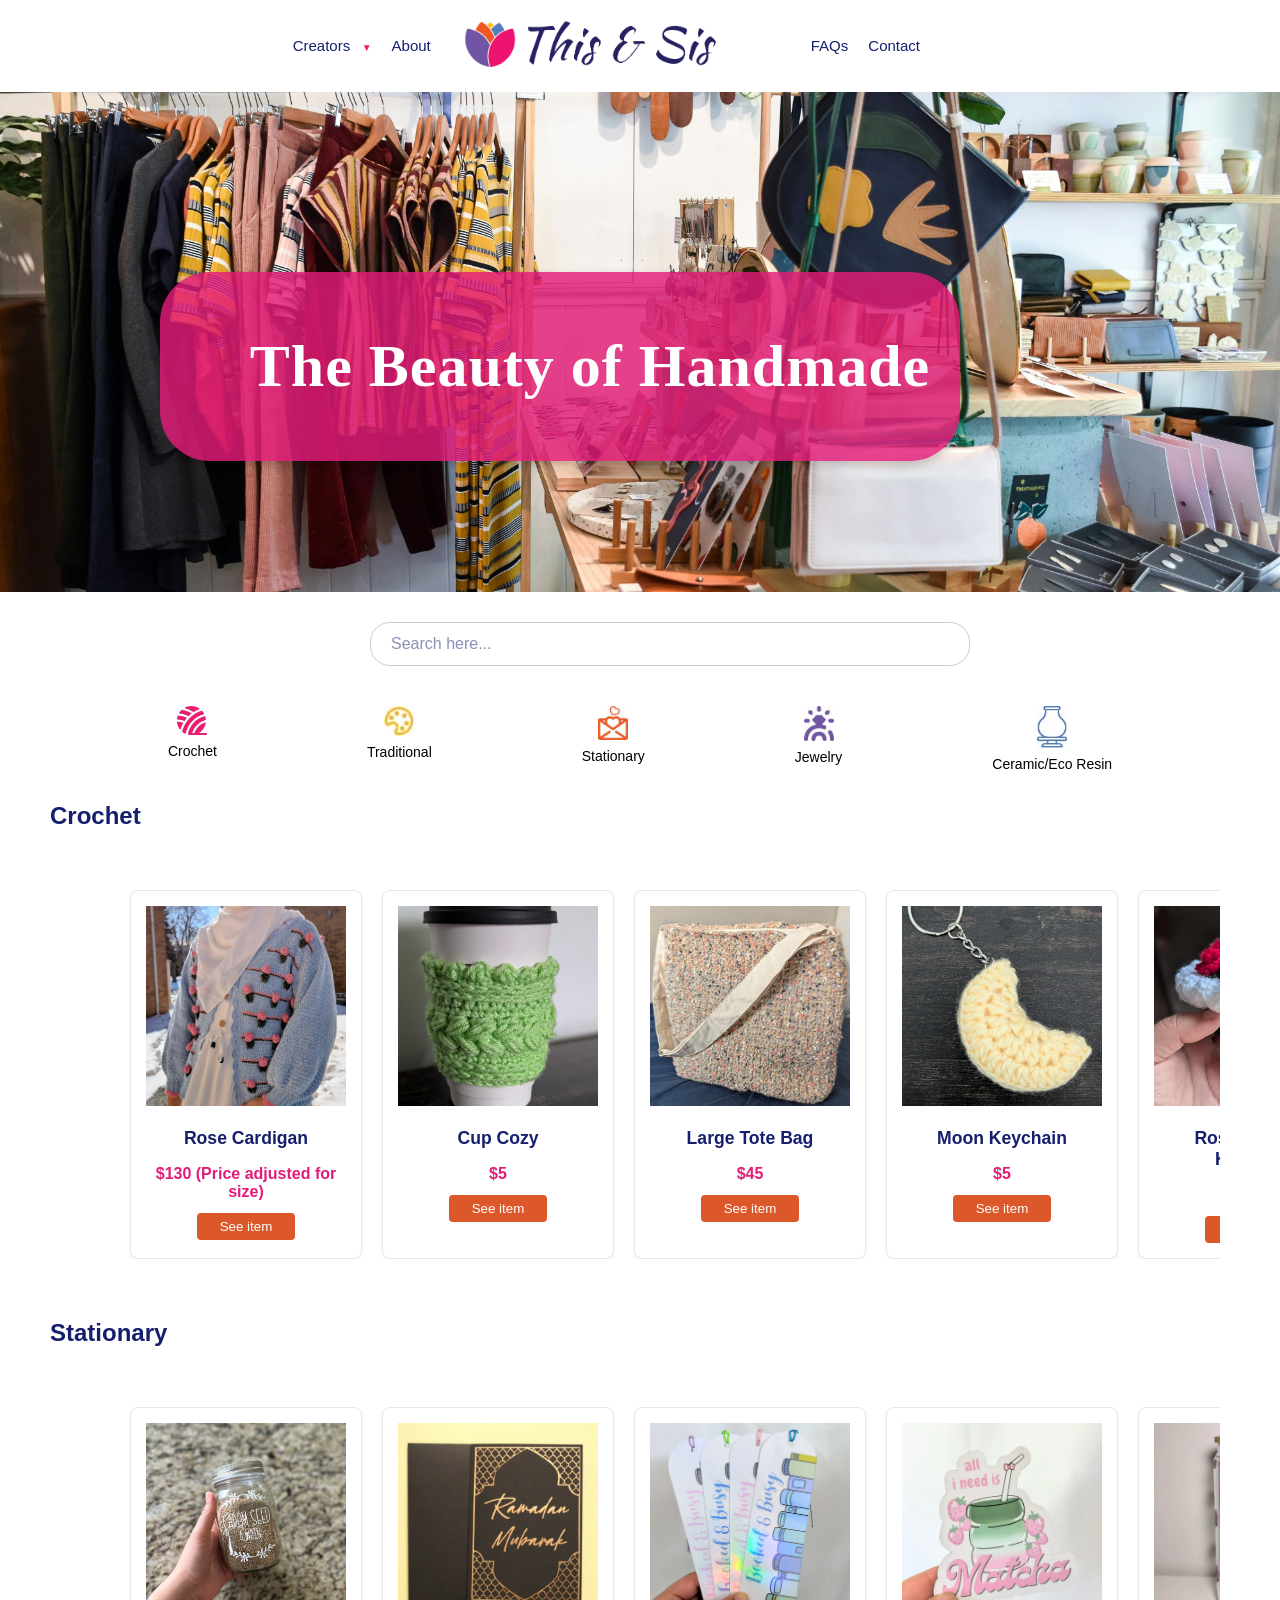
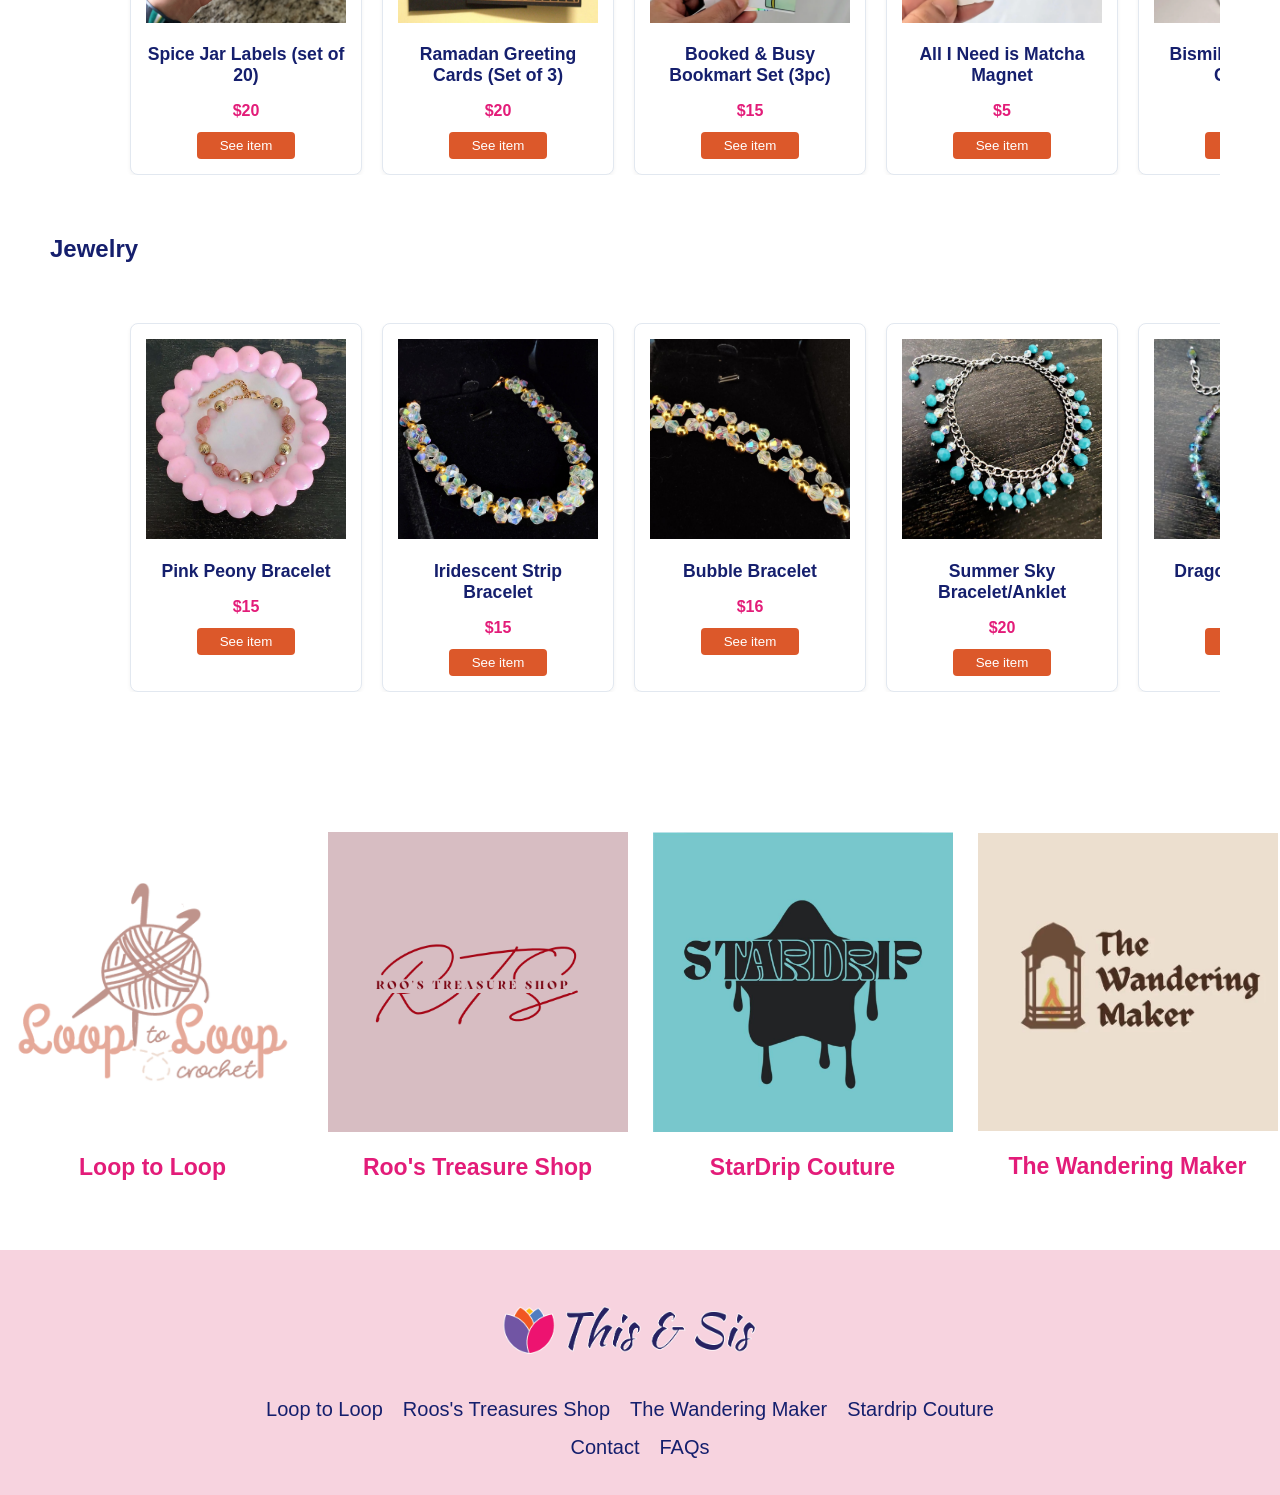
==== commit 8678c7b6: "adjust the code to make sure the items dont get cut off when they are resized" ====
--- a/index.html
+++ b/index.html
@@ -2,7 +2,7 @@
 <html lang="en">
   <head>
     <meta charset="UTF-8" />
-    <meta name="viewport" content="width=device-width, initial-scale=1.0" />
+    <meta name="viewport" content="width=device-width, initial-scale=1.0">
     <title>This & Sis</title>
     <link rel="stylesheet" href="styles.css" />
     <!-- Fino Font Family-->
--- a/styles.css
+++ b/styles.css
@@ -5,6 +5,7 @@
 body{
   margin: 0;
   padding: 0;
+  min-width: 1200px;
 }
 
 /*Top Navigation*/
@@ -17,6 +18,7 @@
 background-color: white;
 box-shadow: 0 2px 4px rgba(0,0,0,0.05);
 width: 100%;
+font-family: "alexandria", sans-serif;
 }
 
 .topnav-left{
@@ -73,7 +75,7 @@
 
 .dropdown:after {
     content: "\25bc";
-    color: rgb(124, 124, 124);
+    color: rgb(227, 28, 121); ;
     font-size: 10px;
     padding-left: 0px;
  }
@@ -131,6 +133,7 @@
   margin: 0;
   padding: 0;
   line-height: 0;
+  max-height: 500px;
 }
 .hero-main {
   font-family: fino, serif;
@@ -151,13 +154,14 @@
 .hero-container {
   width: 100%;
 }
-  .hero-text {
-position: absolute;
-bottom: 150px;
+
+.hero-text {
+position:relative;
+bottom: 320px;
 left: 50%;
-transform: translateX(-90%);
+transform: translateX(-60%);
 width: 100%;
-max-width: 900px;
+max-width: 800px;
 text-align: center;
 color: white;
 background-color: rgba(227, 28, 121, 0.817);
@@ -176,8 +180,8 @@
   justify-content: center; 
   align-items: center;     
   width: 100%;             
-  margin: 20px 0;
-  padding: 0 20px;
+  margin: 30px;
+  padding: 0 ;
 }
 
 .search-container input {
@@ -580,4 +584,4 @@
 
 footer a:hover {
   text-decoration: underline;
-}+}
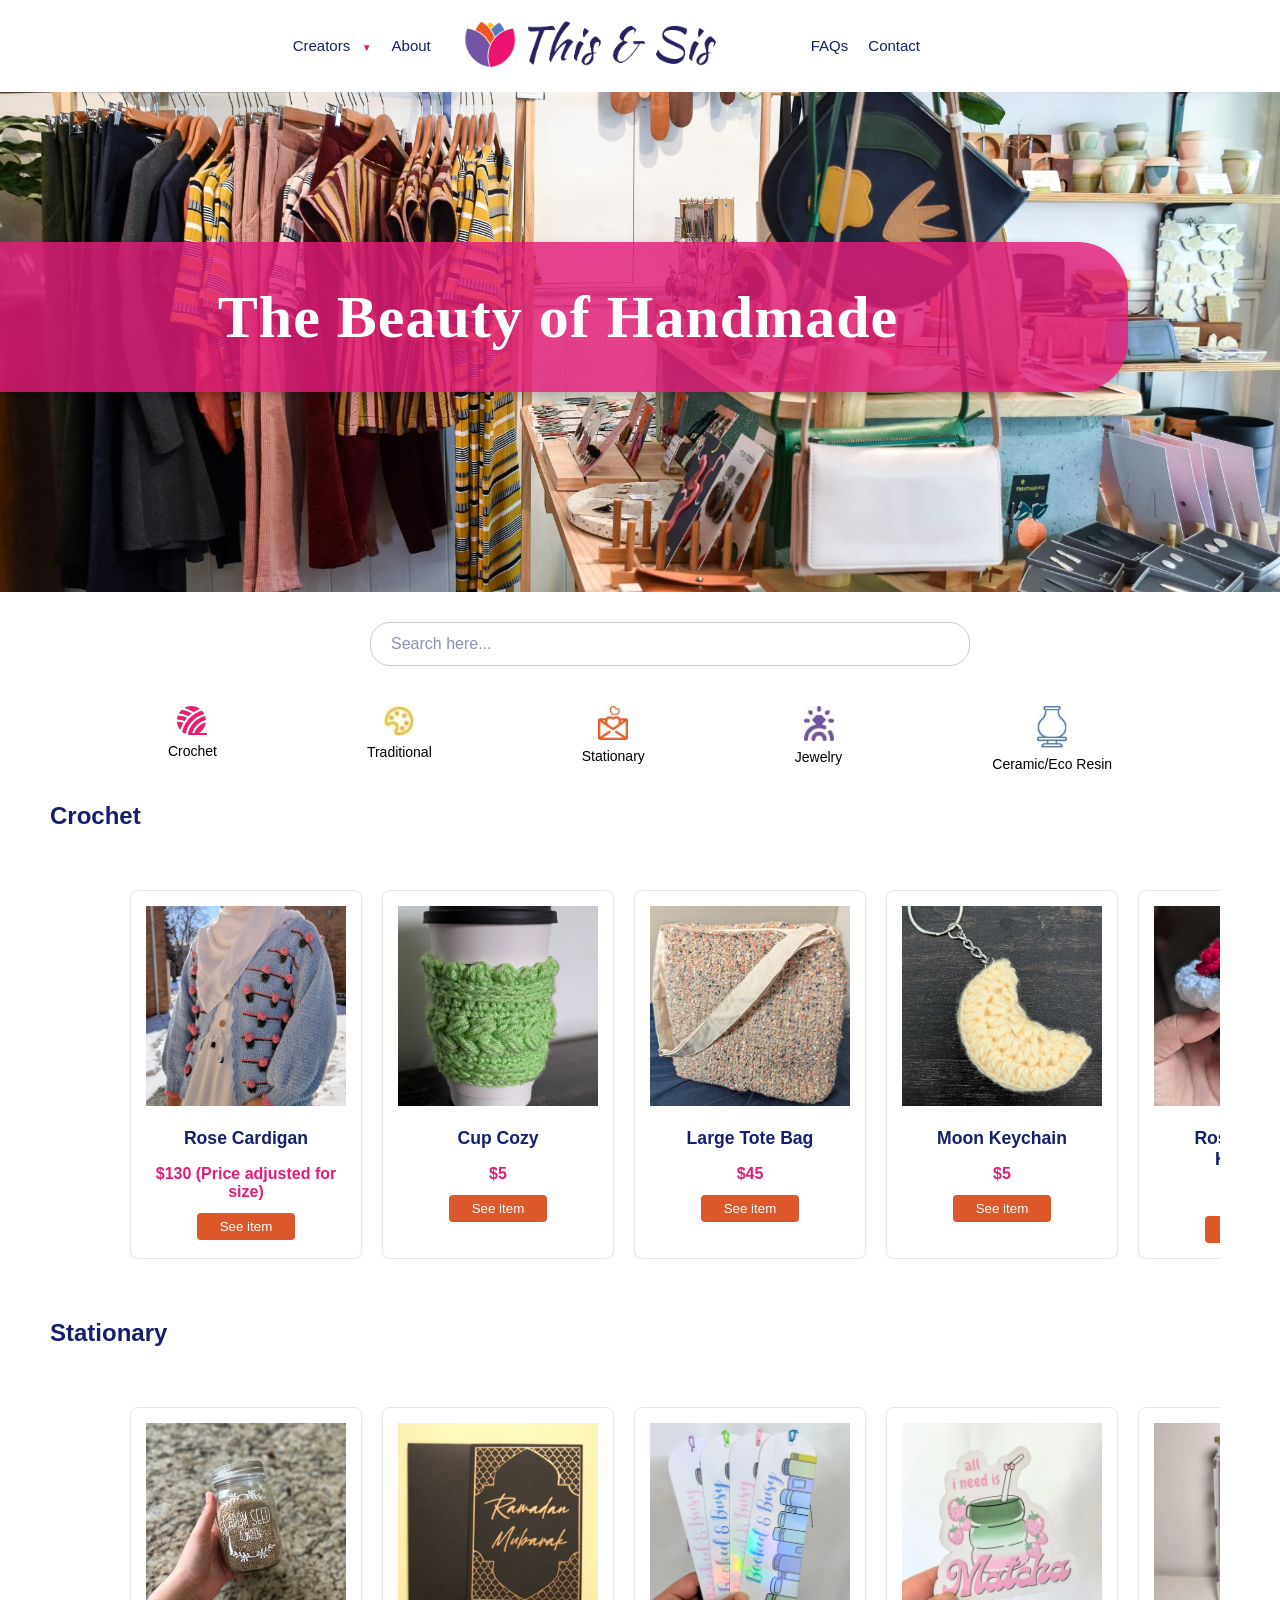
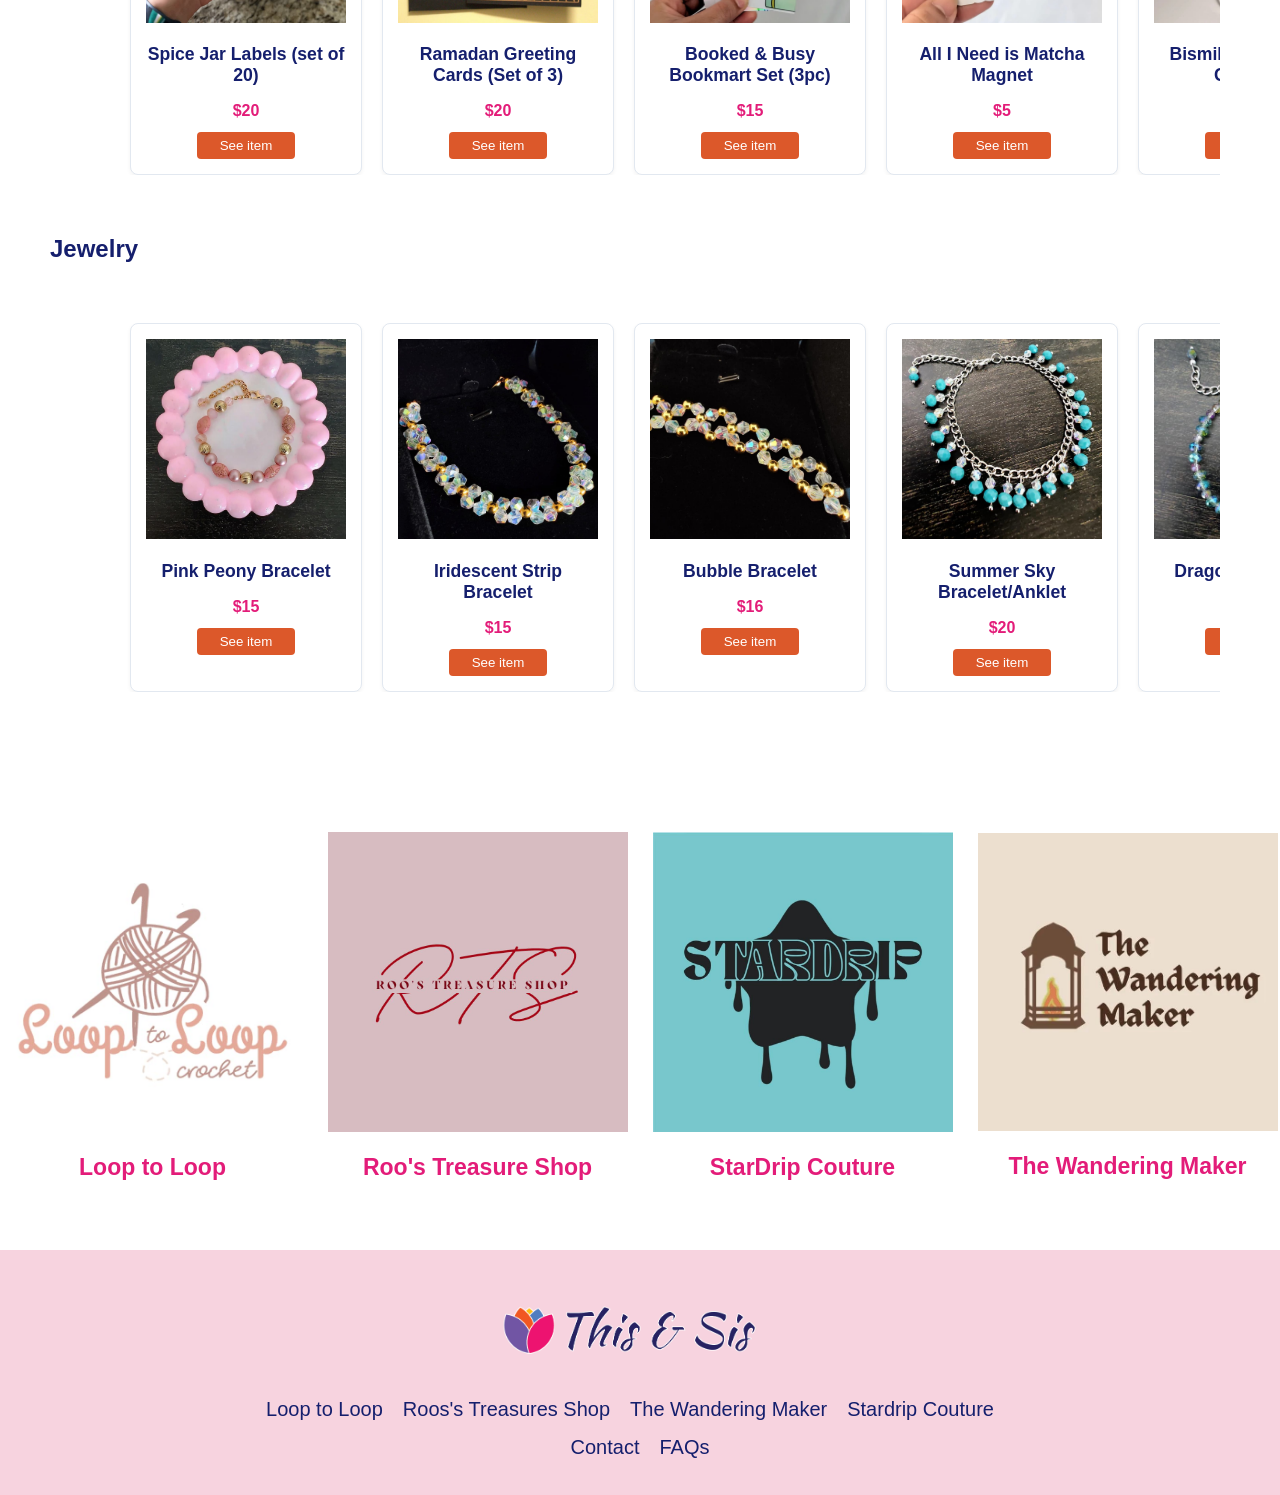
==== commit 2bb88818: "resized images and then adjsuted them in the code" ====
--- a/index.html
+++ b/index.html
@@ -97,13 +97,13 @@
       <!-- Store Names-->
       <section class="store-names">
         <div class="looptoloop">
-          <img src="images/looplogo.png" alt="Loop to Loop Logo" width="300" />
+          <img src="images/looplogo.jpg" alt="Loop to Loop Logo" width="300" />
           <h3><a href="looptoloop.html">Loop to Loop</a></h3>
         </div>
 
         <div class="roostreasures">
           <img
-            src="images/roologo.png"
+            src="images/roologo.jpg"
             alt="Roo's Treasure Shop Logo"
             width="300"
           />
@@ -112,7 +112,7 @@
 
         <div class="stardrip">
           <img
-            src="images/stardrip.jpeg"
+            src="images/stardrip.jpg"
             alt="StarDrip Couture Logo"
             width="300"
           />
--- a/styles.css
+++ b/styles.css
@@ -156,16 +156,16 @@
 }
 
 .hero-text {
-position:relative;
-bottom: 320px;
-left: 50%;
-transform: translateX(-60%);
+position:absolute;
+bottom: 200px;
+left: 60%;
+transform: translateX(-70%);
 width: 100%;
-max-width: 800px;
+max-width: 1200px;
 text-align: center;
 color: white;
 background-color: rgba(227, 28, 121, 0.817);
-padding: 20px;
+padding: 0 20px;
 border-radius: 50px;
 font-size: 1.5rem;
 letter-spacing: 1px;
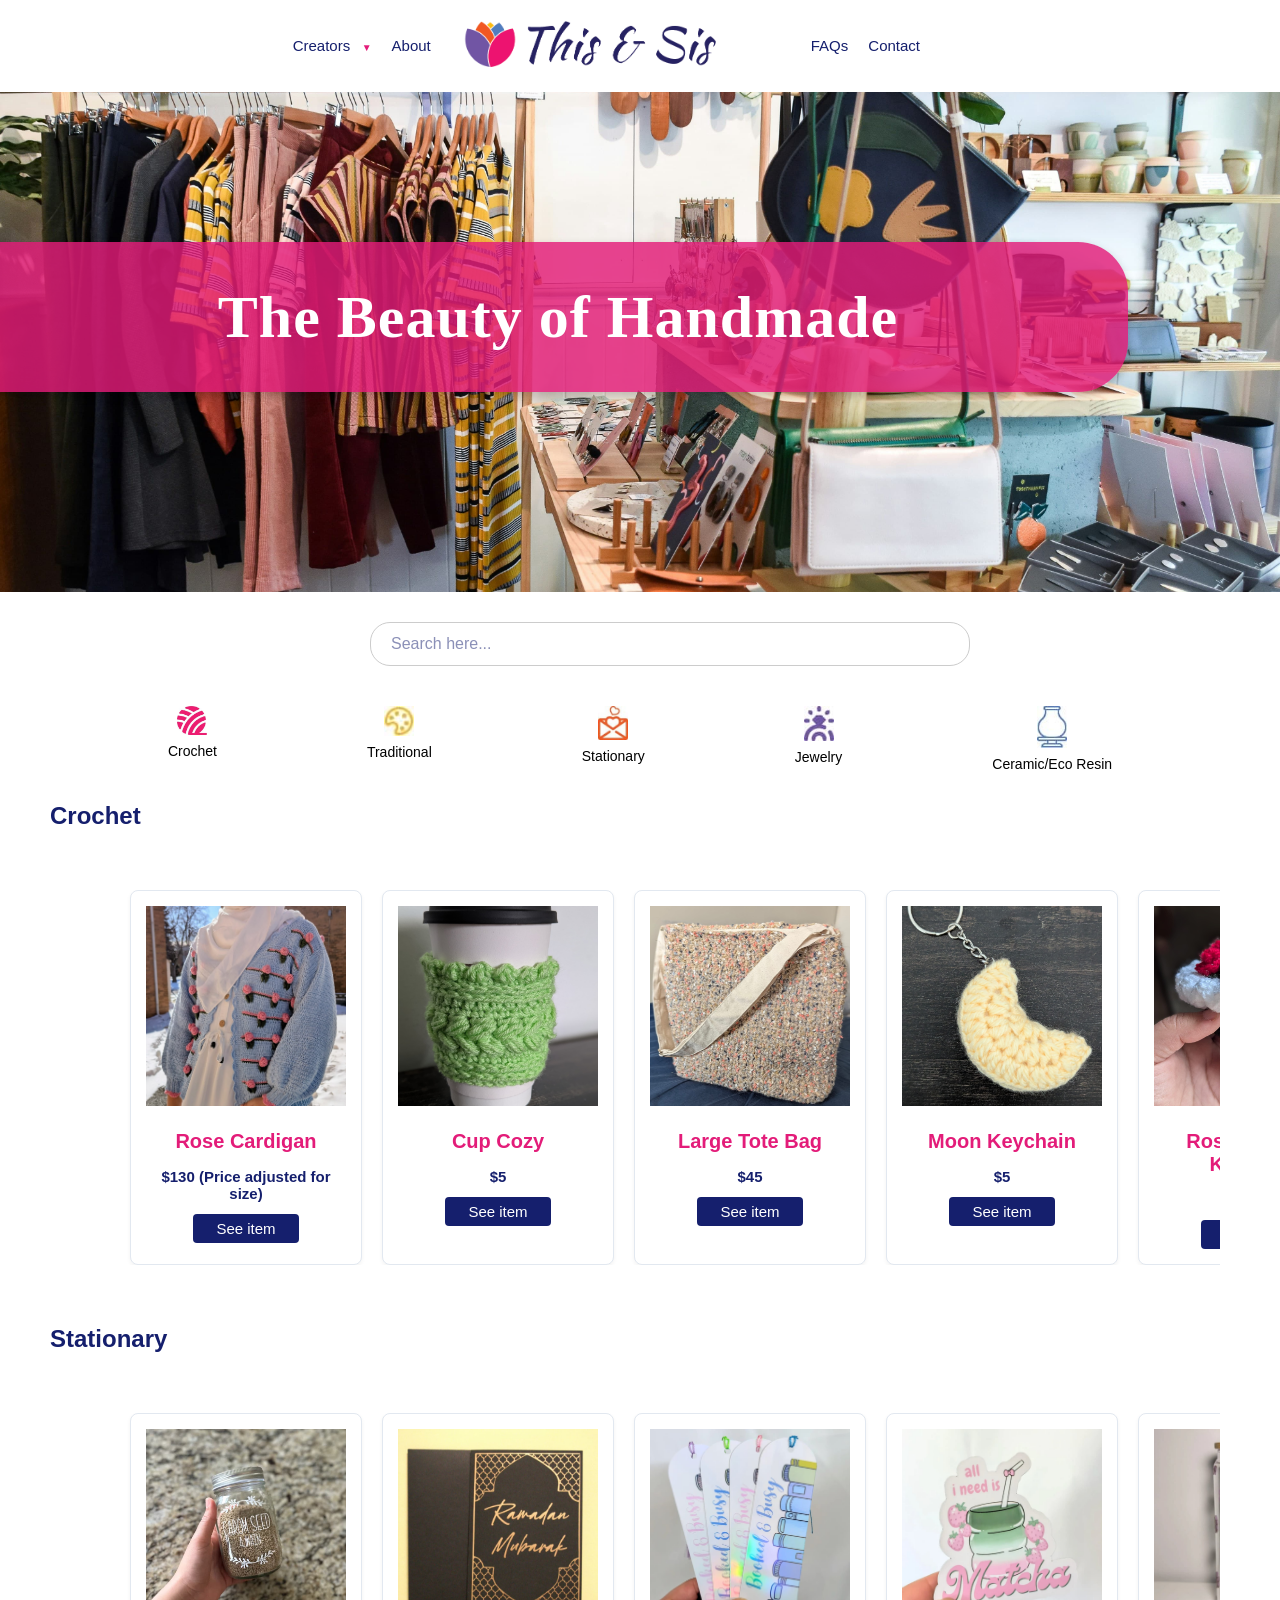
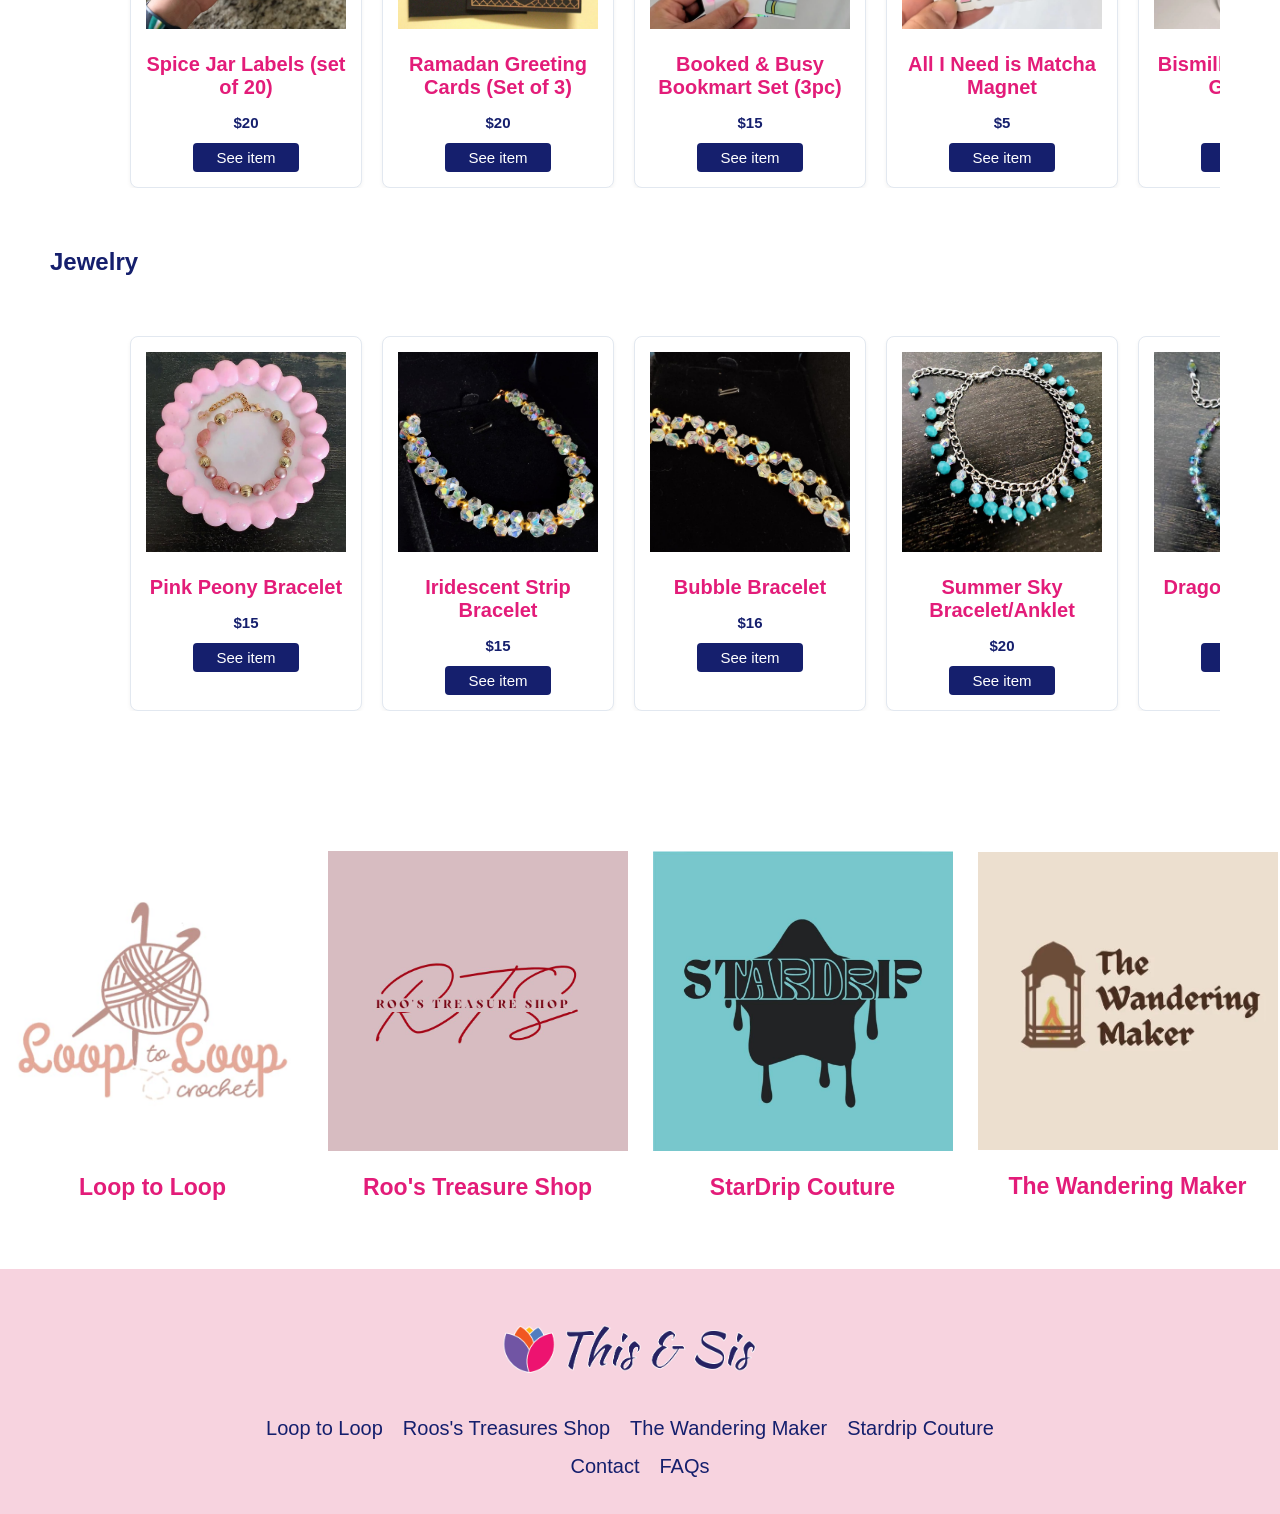
==== commit 9e809be6: "added the meta description to the html pages" ====
--- a/index.html
+++ b/index.html
@@ -4,6 +4,7 @@
     <meta charset="UTF-8" />
     <meta name="viewport" content="width=device-width, initial-scale=1.0">
     <title>This & Sis</title>
+    <meta name="description" content="This is the homepage for my website of handmade items made by the Safi Sisters">
     <link rel="stylesheet" href="styles.css" />
     <!-- Fino Font Family-->
     <link rel="stylesheet" href="https://use.typekit.net/ilc2swi.css:wght@400;700&display=swap" />
--- a/styles.css
+++ b/styles.css
@@ -256,24 +256,26 @@
 
 
 .product-card h3 {
-  font-size: 1.1rem;
+  font-size: 20px;
   margin-bottom: 8px;
-  color: #151f6d;
+  color:  rgb(227, 28, 121);
 }
 
 .product-card .price {
-  color:  rgb(227, 28, 121);
+  color:  #151f6d;
   font-weight: bold;
   margin-bottom: 12px;
+  font-size: 15px;
 }
 
 .product-card button {
-  background-color: #dc582a;
+  background-color:#151f6d;
   color: white;
   border: none;
   padding: 6px 23px;
   border-radius: 4px;
   cursor: pointer;
+  font-size: 15px;
 }
 
 .product-card button:hover {
@@ -374,7 +376,7 @@
 .modal-price {
   font-weight: bold;
   font-size: 1.3rem;
-  color: rgb(227, 28, 121);
+  color: #151f6d;
   margin: .5rem 0;
 }
 
